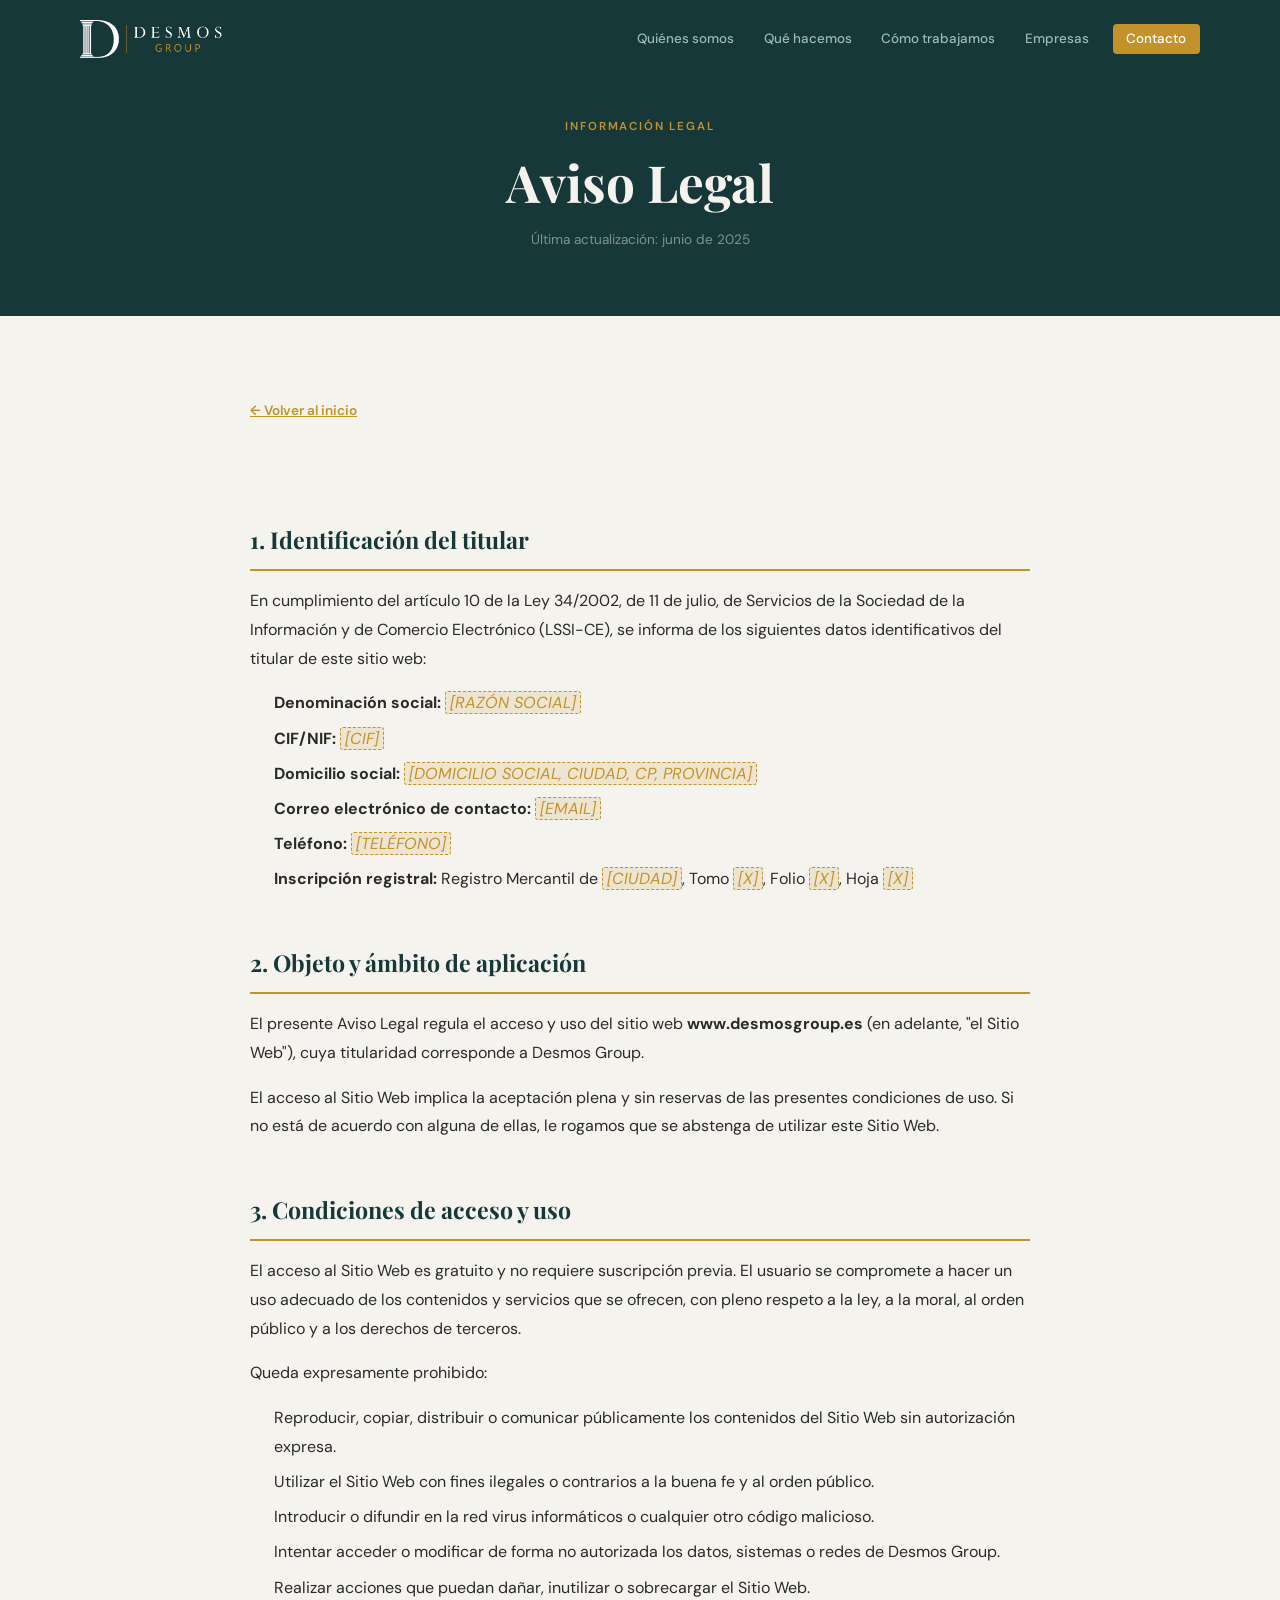
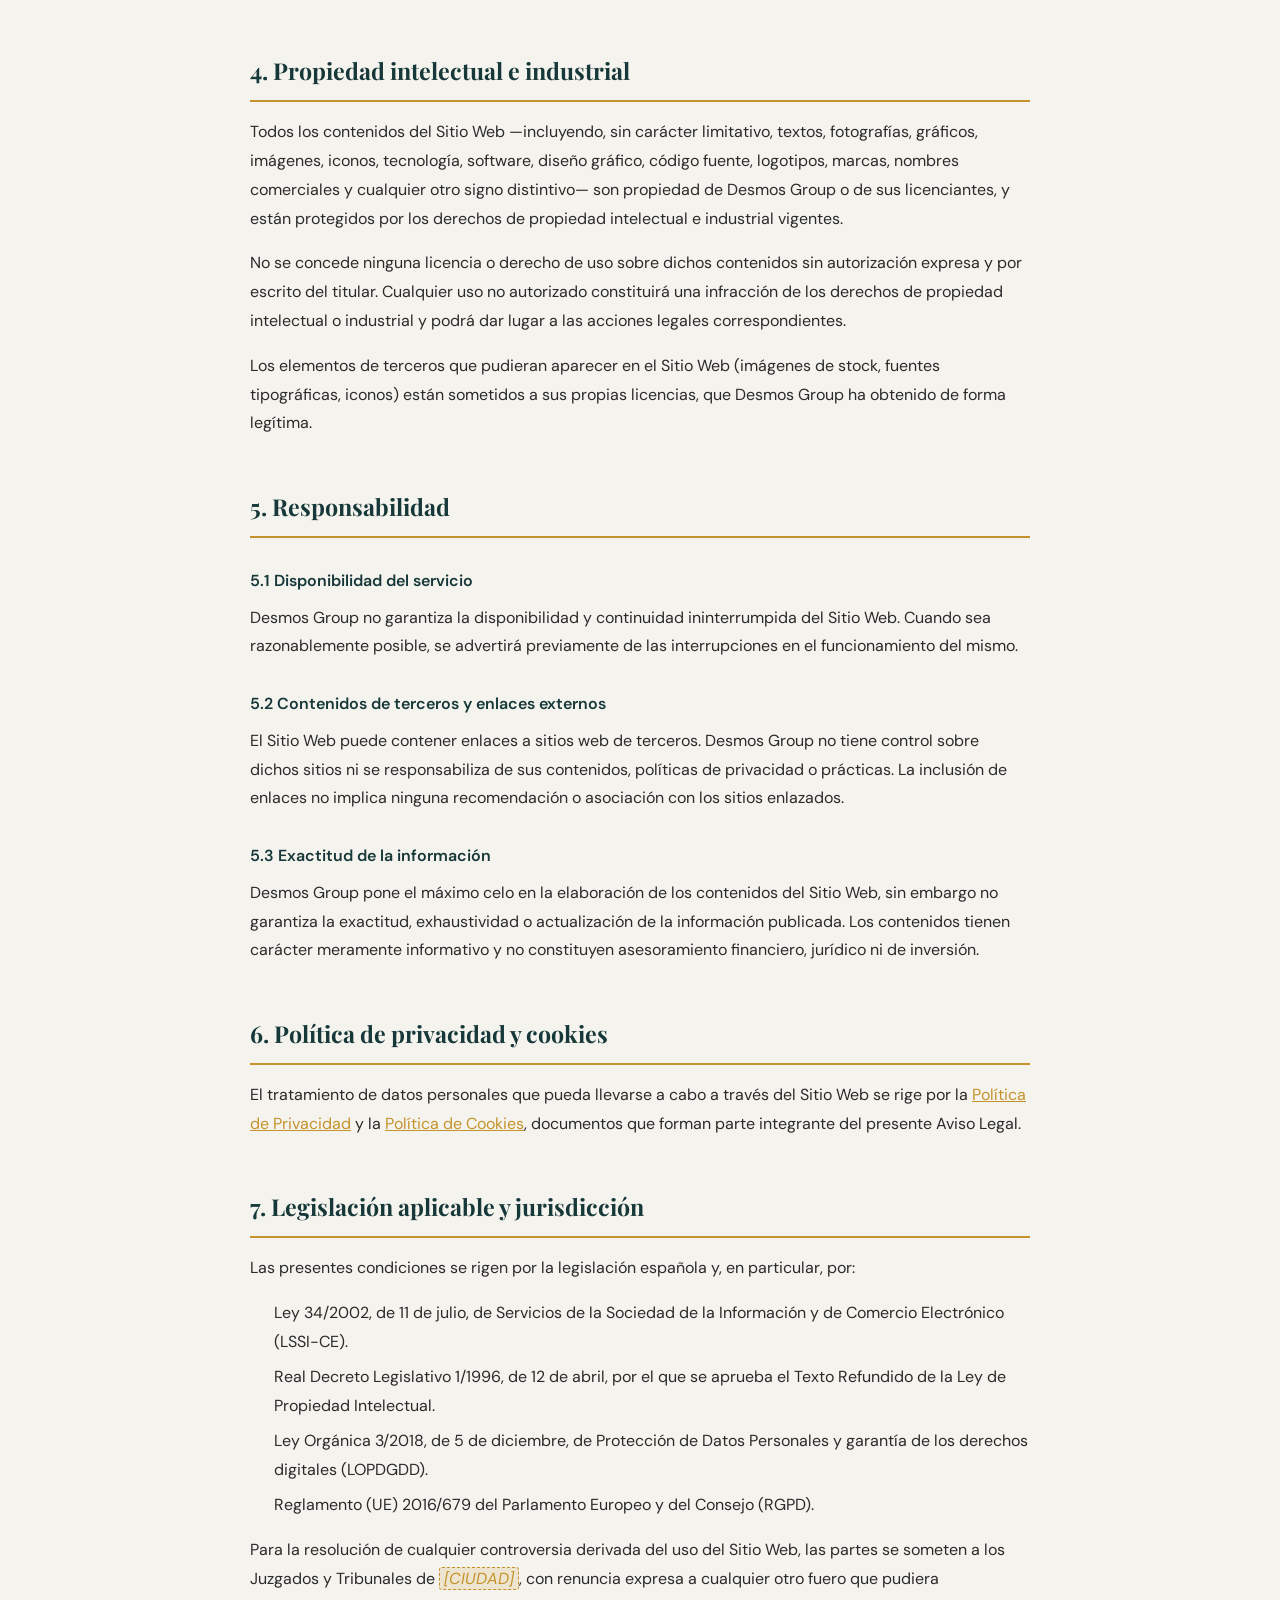
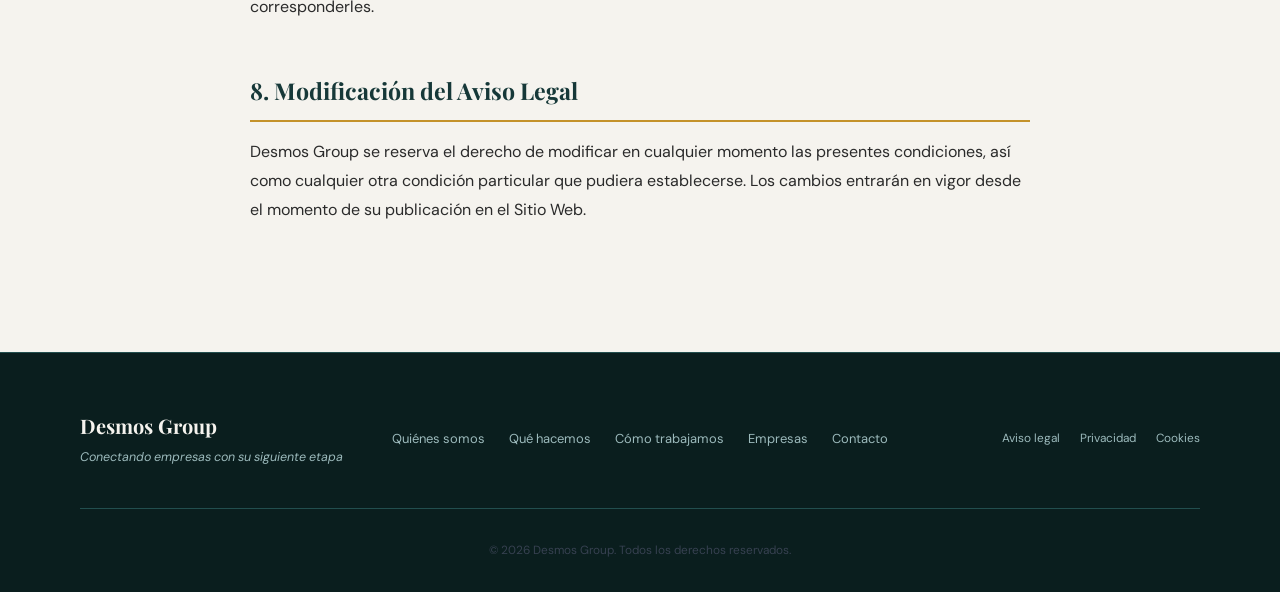
==== aviso-legal.html @ d2f71b9c "Millores d'UI: icones, animacions, formulari i pàgines legals - Icones del procés: fletxa Ejecución " ====
<!DOCTYPE html>
<html lang="es">

<head>
  <meta charset="UTF-8">
  <meta name="viewport" content="width=device-width, initial-scale=1.0">
  <title>Aviso Legal | Desmos Group</title>
  <meta name="description" content="Aviso legal de Desmos Group. Información sobre el titular del sitio web, condiciones de uso y propiedad intelectual.">
  <link rel="canonical" href="https://www.desmosgroup.es/aviso-legal.html">
  <meta name="robots" content="noindex, follow">

  <link rel="preconnect" href="https://fonts.googleapis.com">
  <link rel="preconnect" href="https://fonts.gstatic.com" crossorigin>
  <link href="https://fonts.googleapis.com/css2?family=Playfair+Display:wght@600;700&family=DM+Sans:opsz,wght@9..40,400;9..40,500;9..40,600&display=swap" rel="stylesheet">

  <link rel="stylesheet" href="css/style.css">
  <link rel="stylesheet" href="css/animations.css">

  <style>
    .legal-hero {
      background: var(--bg-dark);
      padding: 7rem 2rem 4rem;
      text-align: center;
    }
    .legal-hero__label {
      display: inline-block;
      font-family: var(--font-body);
      font-size: 0.72rem;
      font-weight: 600;
      letter-spacing: 0.16em;
      text-transform: uppercase;
      color: var(--accent);
      margin-bottom: 1rem;
    }
    .legal-hero__title {
      font-family: var(--font-heading);
      font-size: clamp(2rem, 5vw, 3.2rem);
      font-weight: 700;
      color: var(--text-lt);
      line-height: 1.2;
    }
    .legal-hero__updated {
      margin-top: 1rem;
      font-size: 0.85rem;
      color: rgba(255,255,255,0.45);
    }
    .legal-body {
      background: var(--bg-light);
      padding: 5rem 2rem 7rem;
    }
    .legal-prose {
      max-width: 780px;
      margin: 0 auto;
      color: #2a2a2a;
      font-family: var(--font-body);
      font-size: 1rem;
      line-height: 1.8;
    }
    .legal-prose h2 {
      font-family: var(--font-heading);
      font-size: 1.45rem;
      font-weight: 700;
      color: var(--bg-dark);
      margin: 3rem 0 1rem;
      padding-bottom: 0.5rem;
      border-bottom: 2px solid var(--accent);
    }
    .legal-prose h3 {
      font-family: var(--font-body);
      font-size: 1rem;
      font-weight: 600;
      color: var(--bg-dark);
      margin: 1.8rem 0 0.5rem;
    }
    .legal-prose p {
      margin-bottom: 1rem;
    }
    .legal-prose ul {
      margin: 0.5rem 0 1rem 1.5rem;
    }
    .legal-prose ul li {
      margin-bottom: 0.4rem;
    }
    .legal-prose a {
      color: var(--accent);
      text-decoration: underline;
    }
    .legal-prose .placeholder {
      background: rgba(196, 146, 42, 0.15);
      border: 1px dashed var(--accent);
      border-radius: 3px;
      padding: 0 4px;
      font-style: italic;
      color: var(--accent);
    }
    .legal-back {
      display: inline-flex;
      align-items: center;
      gap: 0.5rem;
      font-size: 0.85rem;
      font-weight: 600;
      color: var(--accent);
      text-decoration: none;
      margin-bottom: 3rem;
      transition: gap 0.2s ease;
    }
    .legal-back:hover { gap: 0.75rem; }
  </style>
</head>

<body>

  <header class="header" id="header">
    <div class="container header__inner">
      <a href="index.html" class="header__logo">
        <img src="img/desmos_logo_hor_negatiu.png" alt="Desmos Group" class="header__logo-img">
      </a>
      <nav class="header__nav" id="nav" aria-label="Navegación principal">
        <ul class="header__nav-list">
          <li><a href="index.html#quienes-somos" class="header__nav-link">Quiénes somos</a></li>
          <li><a href="index.html#que-hacemos" class="header__nav-link">Qué hacemos</a></li>
          <li><a href="index.html#como-trabajamos" class="header__nav-link">Cómo trabajamos</a></li>
          <li><a href="index.html#empresas" class="header__nav-link">Empresas</a></li>
          <li><a href="index.html#contacto" class="header__nav-link header__nav-link--cta">Contacto</a></li>
        </ul>
      </nav>
      <button class="header__burger" id="burger" aria-label="Abrir menú" aria-expanded="false">
        <span></span><span></span><span></span>
      </button>
    </div>
  </header>

  <main>

    <section class="legal-hero">
      <p class="legal-hero__label">Información legal</p>
      <h1 class="legal-hero__title">Aviso Legal</h1>
      <p class="legal-hero__updated">Última actualización: junio de 2025</p>
    </section>

    <section class="legal-body">
      <div class="legal-prose">

        <a href="index.html" class="legal-back">← Volver al inicio</a>

        <h2>1. Identificación del titular</h2>
        <p>En cumplimiento del artículo 10 de la Ley 34/2002, de 11 de julio, de Servicios de la Sociedad de la Información y de Comercio Electrónico (LSSI-CE), se informa de los siguientes datos identificativos del titular de este sitio web:</p>
        <ul>
          <li><strong>Denominación social:</strong> <span class="placeholder">[RAZÓN SOCIAL]</span></li>
          <li><strong>CIF/NIF:</strong> <span class="placeholder">[CIF]</span></li>
          <li><strong>Domicilio social:</strong> <span class="placeholder">[DOMICILIO SOCIAL, CIUDAD, CP, PROVINCIA]</span></li>
          <li><strong>Correo electrónico de contacto:</strong> <span class="placeholder">[EMAIL]</span></li>
          <li><strong>Teléfono:</strong> <span class="placeholder">[TELÉFONO]</span></li>
          <li><strong>Inscripción registral:</strong> Registro Mercantil de <span class="placeholder">[CIUDAD]</span>, Tomo <span class="placeholder">[X]</span>, Folio <span class="placeholder">[X]</span>, Hoja <span class="placeholder">[X]</span></li>
        </ul>

        <h2>2. Objeto y ámbito de aplicación</h2>
        <p>El presente Aviso Legal regula el acceso y uso del sitio web <strong>www.desmosgroup.es</strong> (en adelante, "el Sitio Web"), cuya titularidad corresponde a Desmos Group.</p>
        <p>El acceso al Sitio Web implica la aceptación plena y sin reservas de las presentes condiciones de uso. Si no está de acuerdo con alguna de ellas, le rogamos que se abstenga de utilizar este Sitio Web.</p>

        <h2>3. Condiciones de acceso y uso</h2>
        <p>El acceso al Sitio Web es gratuito y no requiere suscripción previa. El usuario se compromete a hacer un uso adecuado de los contenidos y servicios que se ofrecen, con pleno respeto a la ley, a la moral, al orden público y a los derechos de terceros.</p>
        <p>Queda expresamente prohibido:</p>
        <ul>
          <li>Reproducir, copiar, distribuir o comunicar públicamente los contenidos del Sitio Web sin autorización expresa.</li>
          <li>Utilizar el Sitio Web con fines ilegales o contrarios a la buena fe y al orden público.</li>
          <li>Introducir o difundir en la red virus informáticos o cualquier otro código malicioso.</li>
          <li>Intentar acceder o modificar de forma no autorizada los datos, sistemas o redes de Desmos Group.</li>
          <li>Realizar acciones que puedan dañar, inutilizar o sobrecargar el Sitio Web.</li>
        </ul>

        <h2>4. Propiedad intelectual e industrial</h2>
        <p>Todos los contenidos del Sitio Web —incluyendo, sin carácter limitativo, textos, fotografías, gráficos, imágenes, iconos, tecnología, software, diseño gráfico, código fuente, logotipos, marcas, nombres comerciales y cualquier otro signo distintivo— son propiedad de Desmos Group o de sus licenciantes, y están protegidos por los derechos de propiedad intelectual e industrial vigentes.</p>
        <p>No se concede ninguna licencia o derecho de uso sobre dichos contenidos sin autorización expresa y por escrito del titular. Cualquier uso no autorizado constituirá una infracción de los derechos de propiedad intelectual o industrial y podrá dar lugar a las acciones legales correspondientes.</p>
        <p>Los elementos de terceros que pudieran aparecer en el Sitio Web (imágenes de stock, fuentes tipográficas, iconos) están sometidos a sus propias licencias, que Desmos Group ha obtenido de forma legítima.</p>

        <h2>5. Responsabilidad</h2>
        <h3>5.1 Disponibilidad del servicio</h3>
        <p>Desmos Group no garantiza la disponibilidad y continuidad ininterrumpida del Sitio Web. Cuando sea razonablemente posible, se advertirá previamente de las interrupciones en el funcionamiento del mismo.</p>

        <h3>5.2 Contenidos de terceros y enlaces externos</h3>
        <p>El Sitio Web puede contener enlaces a sitios web de terceros. Desmos Group no tiene control sobre dichos sitios ni se responsabiliza de sus contenidos, políticas de privacidad o prácticas. La inclusión de enlaces no implica ninguna recomendación o asociación con los sitios enlazados.</p>

        <h3>5.3 Exactitud de la información</h3>
        <p>Desmos Group pone el máximo celo en la elaboración de los contenidos del Sitio Web, sin embargo no garantiza la exactitud, exhaustividad o actualización de la información publicada. Los contenidos tienen carácter meramente informativo y no constituyen asesoramiento financiero, jurídico ni de inversión.</p>

        <h2>6. Política de privacidad y cookies</h2>
        <p>El tratamiento de datos personales que pueda llevarse a cabo a través del Sitio Web se rige por la <a href="privacidad.html">Política de Privacidad</a> y la <a href="cookies.html">Política de Cookies</a>, documentos que forman parte integrante del presente Aviso Legal.</p>

        <h2>7. Legislación aplicable y jurisdicción</h2>
        <p>Las presentes condiciones se rigen por la legislación española y, en particular, por:</p>
        <ul>
          <li>Ley 34/2002, de 11 de julio, de Servicios de la Sociedad de la Información y de Comercio Electrónico (LSSI-CE).</li>
          <li>Real Decreto Legislativo 1/1996, de 12 de abril, por el que se aprueba el Texto Refundido de la Ley de Propiedad Intelectual.</li>
          <li>Ley Orgánica 3/2018, de 5 de diciembre, de Protección de Datos Personales y garantía de los derechos digitales (LOPDGDD).</li>
          <li>Reglamento (UE) 2016/679 del Parlamento Europeo y del Consejo (RGPD).</li>
        </ul>
        <p>Para la resolución de cualquier controversia derivada del uso del Sitio Web, las partes se someten a los Juzgados y Tribunales de <span class="placeholder">[CIUDAD]</span>, con renuncia expresa a cualquier otro fuero que pudiera corresponderles.</p>

        <h2>8. Modificación del Aviso Legal</h2>
        <p>Desmos Group se reserva el derecho de modificar en cualquier momento las presentes condiciones, así como cualquier otra condición particular que pudiera establecerse. Los cambios entrarán en vigor desde el momento de su publicación en el Sitio Web.</p>

      </div>
    </section>

  </main>

  <footer class="footer">
    <div class="container footer__inner">
      <div class="footer__brand">
        <span class="footer__logo">Desmos Group</span>
        <p class="footer__tagline">Conectando empresas con su siguiente etapa</p>
      </div>
      <nav class="footer__nav" aria-label="Footer">
        <a href="index.html#quienes-somos">Quiénes somos</a>
        <a href="index.html#que-hacemos">Qué hacemos</a>
        <a href="index.html#como-trabajamos">Cómo trabajamos</a>
        <a href="index.html#empresas">Empresas</a>
        <a href="index.html#contacto">Contacto</a>
      </nav>
      <div class="footer__legal">
        <a href="aviso-legal.html">Aviso legal</a>
        <a href="privacidad.html">Privacidad</a>
        <a href="cookies.html">Cookies</a>
      </div>
    </div>
    <div class="container">
      <p class="footer__copy">
        © <span id="year"></span> Desmos Group. Todos los derechos reservados.
      </p>
    </div>
  </footer>

  <script>document.getElementById('year').textContent = new Date().getFullYear();</script>
  <script src="js/main.js"></script>

</body>
</html>
---- css/style.css ----
/* =====================================================
   DESMOS GROUP — Styles
   ===================================================== */

/* === RESET === */
*,
*::before,
*::after {
  box-sizing: border-box;
  margin: 0;
  padding: 0;
}

html {
  scroll-behavior: smooth;
  font-size: 16px;
}

img {
  display: block;
  max-width: 100%;
}

a {
  color: inherit;
  text-decoration: none;
}

ul {
  list-style: none;
}

button {
  cursor: pointer;
  border: none;
  background: none;
  font: inherit;
}

/* === VARIABLES === */
:root {
  --bg-dark: #163838;
  --bg-card: #1A4444;
  --bg-darker: #0F2828;
  --bg-footer: #0A1E1E;
  --bg-light: #F5F3EE;
  --accent: #C4922A;
  --accent-lt: #D4A843;
  --text-lt: #F5F3EE;
  --text-muted: #9CBABC;
  --text-dark: #1A2E2E;
  --border: #224E4E;

  --font-heading: 'Playfair Display', Georgia, serif;
  --font-body: 'DM Sans', system-ui, sans-serif;

  --max-width: 1200px;
  --section-py: clamp(5rem, 10vw, 8rem);
  --px: clamp(1.25rem, 5vw, 2.5rem);
  --t: 250ms ease;
  --radius: 4px;
}

/* === BASE === */
body {
  font-family: var(--font-body);
  background: var(--bg-dark);
  color: var(--text-lt);
  line-height: 1.65;
  -webkit-font-smoothing: antialiased;
}

/* === CONTAINER === */
.container {
  width: 100%;
  max-width: var(--max-width);
  margin-inline: auto;
  padding-inline: var(--px);
}

/* === TYPOGRAPHY UTILITIES === */
.eyebrow {
  display: block;
  font-family: var(--font-body);
  font-size: 0.72rem;
  font-weight: 600;
  letter-spacing: 0.14em;
  text-transform: uppercase;
  color: var(--accent);
  margin-bottom: 1rem;
}

.section__title {
  font-family: var(--font-heading);
  font-size: clamp(2rem, 4vw, 3.25rem);
  font-weight: 600;
  line-height: 1.15;
  color: var(--text-lt);
  margin-bottom: 1.25rem;
}

.section__title--dark {
  color: var(--text-dark);
}

.section__lead {
  font-size: 1.05rem;
  color: var(--text-muted);
  max-width: 54ch;
  line-height: 1.75;
}

.section__lead--dark {
  color: #4B5563;
}

.section--light .section__body {
  color: #374151;
}

.section__body {
  font-size: 1rem;
  color: var(--text-muted);
  line-height: 1.75;
  margin-bottom: 1rem;
}

.section__header {
  text-align: center;
  margin-bottom: clamp(3rem, 6vw, 5rem);
}

.section__header .section__lead {
  margin-inline: auto;
}

/* === BUTTONS === */
.btn {
  display: inline-flex;
  align-items: center;
  gap: 0.5rem;
  padding: 0.85rem 2rem;
  font-family: var(--font-body);
  font-size: 0.88rem;
  font-weight: 600;
  letter-spacing: 0.04em;
  border-radius: var(--radius);
  transition: background var(--t), color var(--t), border-color var(--t), transform var(--t);
  white-space: nowrap;
}

.btn--primary {
  background: var(--accent);
  color: #fff;
  border: 2px solid var(--accent);
}

.btn--primary:hover {
  background: var(--accent-lt);
  border-color: var(--accent-lt);
  transform: translateY(-1px);
}

.btn--outline {
  background: transparent;
  color: var(--text-lt);
  border: 2px solid rgba(245, 243, 238, 0.3);
}

.btn--outline:hover {
  border-color: var(--text-lt);
  transform: translateY(-1px);
}

.btn--full {
  width: 100%;
  justify-content: center;
}

/* === SECTIONS === */
.section {
  padding-block: var(--section-py);
}

.section--dark {
  background: var(--bg-dark);
}

.section--darker {
  background: var(--bg-darker);
}

.section--light {
  background: var(--bg-light);
}

/* =====================================================
   HEADER
   ===================================================== */
.header {
  position: fixed;
  top: 0;
  left: 0;
  right: 0;
  z-index: 100;
  padding-block: 1.25rem;
  transition: background var(--t), padding var(--t), box-shadow var(--t);
}

.header.scrolled {
  background: rgba(22, 56, 56, 0.97);
  backdrop-filter: blur(8px);
  -webkit-backdrop-filter: blur(8px);
  padding-block: 0.9rem;
  box-shadow: 0 1px 0 var(--border);
}

.header__inner {
  display: flex;
  align-items: center;
  justify-content: space-between;
  gap: 2rem;
}

.header__logo {
  flex-shrink: 0;
  display: flex;
  align-items: center;
}

.header__logo-img {
  height: 38px;
  width: auto;
  display: block;
  transition: opacity var(--t);
}

.header__logo:hover .header__logo-img {
  opacity: 0.8;
}

.header__nav-list {
  display: flex;
  align-items: center;
  gap: 0.15rem;
}

.header__nav-link {
  font-size: 0.84rem;
  font-weight: 500;
  color: var(--text-muted);
  padding: 0.4rem 0.85rem;
  border-radius: var(--radius);
  transition: color var(--t);
}

.header__nav-link:hover {
  color: var(--text-lt);
}

.header__nav-link--cta {
  background: var(--accent);
  color: #fff;
  margin-left: 0.5rem;
  transition: background var(--t);
}

.header__nav-link--cta:hover {
  background: var(--accent-lt);
  color: #fff;
}

.header__burger {
  display: none;
  flex-direction: column;
  gap: 5px;
  width: 28px;
  z-index: 101;
}

.header__burger span {
  display: block;
  height: 2px;
  background: var(--text-lt);
  border-radius: 2px;
  transition: transform var(--t), opacity var(--t);
}

.header__burger.open span:nth-child(1) {
  transform: translateY(7px) rotate(45deg);
}

.header__burger.open span:nth-child(2) {
  opacity: 0;
}

.header__burger.open span:nth-child(3) {
  transform: translateY(-7px) rotate(-45deg);
}

/* =====================================================
   HERO
   ===================================================== */
.hero {
  position: relative;
  min-height: 100svh;
  display: flex;
  align-items: center;
  overflow: hidden;
}

.hero__bg {
  position: absolute;
  inset: 0;
  /* 1) Imatge de fons */
  background-image: url('../img/hero2.png');
  background-size: cover;
  background-position: center top;
  background-repeat: no-repeat;
  z-index: 0;
}

/* 2) Capa color verd característic */
.hero__bg::before {
  content: '';
  position: absolute;
  inset: 0;
  background: rgba(22, 56, 56, 0.78);
}

/* 3) Subtle vignette per sobre la imatge */
.hero__bg::after {
  content: '';
  position: absolute;
  inset: 0;
  background: radial-gradient(ellipse at center, transparent 40%, rgba(10, 30, 30, 0.45) 100%);
}

/* === HERO PERSPECTIVE GRID === */
.hero__grid {
  position: absolute;
  inset: 0;
  z-index: 1;
  overflow: hidden;
  pointer-events: none;
  /* Fade at horizon — grid fades to nothing at top, visible at bottom */
  -webkit-mask-image: linear-gradient(to bottom,
      transparent 0%,
      rgba(0, 0, 0, 0.4) 25%,
      rgba(0, 0, 0, 0.85) 65%,
      rgba(0, 0, 0, 0.6) 100%);
  mask-image: linear-gradient(to bottom,
      transparent 0%,
      rgba(0, 0, 0, 0.4) 25%,
      rgba(0, 0, 0, 0.85) 65%,
      rgba(0, 0, 0, 0.6) 100%);
}

.hero__grid::before {
  content: '';
  position: absolute;
  top: 0;
  left: -50%;
  width: 200%;
  height: 200%;
  background-image:
    linear-gradient(rgba(196, 146, 42, 0.13) 1px, transparent 1px),
    linear-gradient(90deg, rgba(196, 146, 42, 0.07) 1px, transparent 1px);
  background-size: 64px 64px;
  transform-origin: top center;
  transform: perspective(280px) rotateX(68deg);
  animation: perspGridScroll 4s linear infinite;
}

.hero::after {
  content: 'DG';
  position: absolute;
  right: -1rem;
  top: 50%;
  transform: translateY(-50%);
  font-family: var(--font-heading);
  font-size: clamp(14rem, 28vw, 26rem);
  font-weight: 700;
  color: rgba(255, 255, 255, 0.025);
  line-height: 1;
  z-index: 0;
  pointer-events: none;
  user-select: none;
}

.hero__inner {
  position: relative;
  z-index: 1;
  width: 100%;
  padding-top: 9rem;
  padding-bottom: 7rem;
}

.hero__text {
  max-width: 720px;
}

.hero__logo {
  height: 260px;
  width: auto;
  display: block;
  margin-bottom: 2rem;
}

.hero__eyebrow {
  font-size: 0.72rem;
  font-weight: 600;
  letter-spacing: 0.16em;
  text-transform: uppercase;
  color: var(--accent);
  margin-bottom: 1.5rem;
}

.hero__title {
  font-family: var(--font-heading);
  font-size: clamp(2.6rem, 5.5vw, 4.5rem);
  font-weight: 700;
  line-height: 1.08;
  color: var(--text-lt);
  margin-bottom: 1.75rem;
}

.hero__subtitle {
  font-size: clamp(1rem, 1.8vw, 1.1rem);
  color: var(--text-muted);
  line-height: 1.8;
  max-width: 52ch;
  margin-bottom: 2.5rem;
}

.hero__ctas {
  display: flex;
  gap: 1rem;
  flex-wrap: wrap;
}

.hero__scroll-indicator {
  position: absolute;
  bottom: 2rem;
  left: 50%;
  transform: translateX(-50%);
  width: 1px;
  height: 50px;
  background: linear-gradient(to bottom, transparent, var(--accent));
  z-index: 1;
  animation: scrollLine 2.2s ease-in-out infinite;
}

.hero__fade {
  position: absolute;
  bottom: 0;
  left: 0;
  width: 100%;
  height: 180px;
  background: linear-gradient(to bottom, transparent 0%, var(--bg-darker) 100%);
  z-index: 1;
  pointer-events: none;
}

/* =====================================================
   EYEBROW VARIANTS
   ===================================================== */
/* Centered with decorative gold lines on each side */
.eyebrow--lined {
  display: flex;
  align-items: center;
  justify-content: center;
  gap: 1rem;
}

.eyebrow--lined::before,
.eyebrow--lined::after {
  content: '';
  width: 2rem;
  height: 1px;
  background: var(--accent);
  flex-shrink: 0;
}

/* Left-aligned with short gold underline bar */
.eyebrow--bar {
  display: flex;
  flex-direction: column;
  gap: 0.6rem;
}

.eyebrow--bar::after {
  content: '';
  width: 2rem;
  height: 1.5px;
  background: var(--accent);
}

/* =====================================================
   SECTION HEADER CENTERED VARIANT
   ===================================================== */
.section__header--center {
  text-align: center;
}

.section__title--center {
  text-align: center;
}

.section__lead--center {
  text-align: center;
  margin-inline: auto;
}

/* =====================================================
   ¿RECONOCES ESTA SITUACIÓN?
   ===================================================== */
.situation__grid {
  display: grid;
  grid-template-columns: repeat(2, 1fr);
  gap: 1.25rem;
  margin-bottom: 3.5rem;
}

.situation__card {
  background: rgba(255, 255, 255, 0.05);
  border: 1px solid rgba(255, 255, 255, 0.08);
  border-radius: 12px;
  padding: 2rem 2rem;
}

.situation__body {
  display: flex;
  align-items: center;
  gap: 1.5rem;
}

.situation__icon {
  flex-shrink: 0;
  width: 72px;
  height: 72px;
  border-radius: 50%;
  background: rgba(0, 0, 0, 0.4);
  border: 1px solid rgba(196, 146, 42, 0.2);
  display: flex;
  align-items: center;
  justify-content: center;
  color: var(--accent);
}

.situation__sep {
  flex-shrink: 0;
  width: 1px;
  height: 72px;
  background: rgba(255, 255, 255, 0.12);
}

.situation__body p {
  font-size: 1.05rem;
  color: var(--text-lt);
  line-height: 1.65;
}

.situation__close {
  text-align: center;
  display: flex;
  flex-direction: column;
  align-items: center;
  gap: 1.5rem;
}

.situation__rule {
  width: 2.5rem;
  height: 1px;
  background: var(--accent);
}

.situation__close p {
  font-size: 1.05rem;
  color: var(--text-muted);
  max-width: 52ch;
}

.btn--cta {
  background: var(--accent);
  color: var(--bg-darker);
  border: 2px solid var(--accent);
  font-weight: 700;
  font-size: 0.78rem;
  letter-spacing: 0.1em;
  text-transform: uppercase;
  padding: 1rem 2.5rem;
  border-radius: var(--radius);
  display: inline-flex;
  align-items: center;
  gap: 0.5rem;
  transition: background var(--t), border-color var(--t), transform var(--t);
  white-space: nowrap;
}

.btn--cta:hover {
  background: var(--accent-lt);
  border-color: var(--accent-lt);
  transform: translateY(-1px);
}

/* =====================================================
   QUIÉNES SOMOS
   ===================================================== */
.about__layout {
  display: grid;
  grid-template-columns: 1fr auto 1fr;
  gap: 0;
  align-items: stretch;
  margin-bottom: 0;
}

.about__content {
  padding-right: clamp(2rem, 5vw, 5rem);
}

.about__divider {
  width: 1px;
  background: rgba(26, 46, 46, 0.15);
}

/* Feature grid — 2×2 inside about */
.about__features {
  display: grid;
  grid-template-columns: 1fr 1fr;
  gap: 0.75rem;
  margin-top: 2rem;
}

.about__feature {
  display: flex;
  align-items: center;
  gap: 0;
  padding: 0.85rem 1rem;
  background: #fff;
  border: 1px solid rgba(26, 46, 46, 0.1);
  border-radius: 10px;
  font-size: 0.88rem;
  font-weight: 500;
  color: var(--text-dark);
  line-height: 1.35;
}

.about__feature-icon {
  flex-shrink: 0;
  display: flex;
  align-items: center;
  justify-content: center;
  color: var(--accent);
  align-self: stretch;
  padding-right: 0.9rem;
  margin-right: 0.9rem;
  border-right: 1px solid rgba(26, 46, 46, 0.12);
}

.about__feature-icon svg {
  width: 2.2rem;
  height: 2.2rem;
}

/* Right aside: KPI 2×2 dark card */
.about__aside {
  padding-left: clamp(2rem, 5vw, 4rem);
  display: flex;
  align-items: stretch;
}

.about__kpis {
  display: grid;
  grid-template-columns: 1fr 1fr;
  grid-template-rows: auto auto auto auto 1px auto auto auto auto;
  column-gap: 1px;
  row-gap: 0;
  align-content: stretch;
  background: rgba(255, 255, 255, 0.06);
  border-radius: 20px;
  overflow: hidden;
  width: 100%;
}

.about__kpi-icon {
  background: var(--bg-dark);
  display: flex;
  align-items: center;
  justify-content: center;
  color: var(--accent);
  padding: clamp(1.75rem, 3vw, 2.25rem) 1rem 0.75rem;
}

.about__kpi-num {
  background: var(--bg-dark);
  display: flex;
  align-items: center;
  justify-content: center;
  font-family: var(--font-body);
  font-size: clamp(2.5rem, 4.5vw, 4rem);
  font-weight: 700;
  color: var(--text-lt);
  line-height: 1;
  letter-spacing: -0.03em;
  padding: 0 1rem 0.25rem;
}

.about__kpi-rule {
  background: var(--bg-dark);
  display: flex;
  align-items: center;
  justify-content: center;
  padding: 0.2rem 1rem 0.4rem;
}

.about__kpi-rule::before {
  content: '';
  display: block;
  width: 1.5rem;
  height: 1.5px;
  background: var(--accent);
}

.about__kpi-lbl {
  background: var(--bg-dark);
  display: flex;
  align-items: flex-start;
  justify-content: center;
  text-align: center;
  font-family: var(--font-body);
  font-size: 0.7rem;
  font-weight: 600;
  letter-spacing: 0.08em;
  text-transform: uppercase;
  color: rgba(245, 243, 238, 0.45);
  line-height: 1.5;
  padding: 0 1rem clamp(1.75rem, 3vw, 2.25rem);
}

.about__kpi-hsep {
  grid-column: 1 / -1;
  height: 1px;
  background: rgba(255, 255, 255, 0.06);
}


.about__title-accent {
  color: var(--accent);
}

/* =====================================================
   QUÉ HACEMOS
   ===================================================== */
.services__grid {
  display: grid;
  grid-template-columns: repeat(2, 1fr);
  gap: 1.5px;
  background: var(--border);
  border: 1px solid var(--border);
  border-radius: var(--radius);
  overflow: hidden;
}

.service-card {
  background: var(--bg-card);
  padding: clamp(2rem, 4vw, 3rem);
  position: relative;
  transition: background 0.35s ease;
}

.service-card::after {
  content: '';
  position: absolute;
  top: 0;
  left: 0;
  width: 3px;
  height: 100%;
  background: var(--accent);
  transform: scaleY(0);
  transform-origin: top;
  transition: transform 0.4s cubic-bezier(0.22, 1, 0.36, 1);
}

.service-card:hover {
  background: #1C5050;
}

.service-card:hover::after {
  transform: scaleY(1);
}

.service-card__icon {
  width: 56px;
  height: 56px;
  border-radius: 12px;
  background: rgba(196, 146, 42, 0.1);
  border: 1px solid rgba(196, 146, 42, 0.2);
  display: flex;
  align-items: center;
  justify-content: center;
  margin-bottom: 1.75rem;
  color: var(--accent);
  flex-shrink: 0;
  transition: background 0.35s ease, border-color 0.35s ease;
}

.service-card:hover .service-card__icon {
  background: rgba(196, 146, 42, 0.2);
  border-color: rgba(196, 146, 42, 0.5);
}

.service-card__more {
  display: inline-flex;
  align-items: center;
  gap: 0.4rem;
  margin-top: auto;
  padding-top: 1.25rem;
  font-size: 0.75rem;
  font-weight: 600;
  letter-spacing: 0.08em;
  text-transform: uppercase;
  color: var(--text-muted);
  border: 1px solid var(--border);
  border-radius: 100px;
  padding: 0.55rem 1.2rem;
  transition: border-color var(--t), color var(--t);
  align-self: flex-start;
}

.service-card__more:hover {
  border-color: var(--accent);
  color: var(--accent);
}

.service-card__title {
  font-family: var(--font-heading);
  font-size: 1.5rem;
  font-weight: 600;
  color: var(--text-lt);
  margin-bottom: 0.75rem;
}

.service-card__desc {
  font-size: 0.91rem;
  color: var(--text-muted);
  line-height: 1.72;
}

/* =====================================================
   CÓMO TRABAJAMOS (MODIFICADO - ESTILO IMAGEN)
   ===================================================== */
.process-eyebrow {
  display: block;
  font-family: var(--font-body);
  font-size: 0.72rem;
  font-weight: 600;
  letter-spacing: 0.14em;
  text-transform: uppercase;
  color: var(--accent);
  margin-bottom: 0.5rem;
  text-align: center;
}

.process-eyebrow-rule {
  width: 32px;
  height: 1.5px;
  background: var(--accent);
  margin: 0.5rem auto 1.5rem auto;
}

.process__steps {
  display: grid;
  grid-template-columns: repeat(4, 1fr);
  gap: 2rem;
  position: relative;
  margin-top: 4rem;
  margin-bottom: 4rem;
}

.process__step {
  position: relative;
  display: flex;
  flex-direction: column;
  align-items: center;
  text-align: center;
}

.process__step-num {
  font-size: 0.78rem;
  font-weight: 700;
  letter-spacing: 0.15em;
  color: var(--accent);
  margin-bottom: 1rem;
}

.process__step-circle {
  width: 90px;
  height: 90px;
  border-radius: 50%;
  background: radial-gradient(circle at 30% 30%, #FFFFFF 0%, #E7E2D8 100%);
  border: 1px solid rgba(196, 146, 42, 0.15);
  display: flex;
  align-items: center;
  justify-content: center;
  color: var(--accent);
  margin-bottom: 1.5rem;
  z-index: 2;
  position: relative;
  box-shadow: 0 4px 10px rgba(0, 0, 0, 0.03);
  transition: transform var(--t), box-shadow var(--t), background var(--t);
}

.process__step-circle svg {
  stroke-width: 1.25px;
}

.process__step:hover .process__step-circle {
  transform: translateY(-2px);
  box-shadow: 0 6px 14px rgba(0, 0, 0, 0.06);
  background: radial-gradient(circle at 30% 30%, #F5F1E9 0%, #DCD7CD 100%);
}

.process__step-title {
  font-family: var(--font-body);
  font-size: 0.88rem;
  font-weight: 700;
  letter-spacing: 0.1em;
  color: var(--text-dark);
  text-transform: uppercase;
  margin-bottom: 0.75rem;
}

.process__step-desc {
  font-size: 0.84rem;
  color: #4B5563;
  line-height: 1.6;
  max-width: 26ch;
}

/* Conectores horizontales */
.process__step:not(:last-child)::after {
  content: '';
  position: absolute;
  top: 82px;
  /* Alineación vertical con el centro del círculo (num label + spacing + circle_radius) */
  left: 50%;
  width: 100%;
  height: 1px;
  background: rgba(196, 146, 42, 0.22);
  z-index: 1;
}

.process__step:not(:last-child)::before {
  content: '';
  position: absolute;
  top: 79px;
  /* (82px - 3px) para centrar el punto de 6px */
  left: 100%;
  transform: translateX(-50%);
  width: 6px;
  height: 6px;
  background: var(--accent);
  border-radius: 50%;
  z-index: 2;
}

/* Banner de valores inferiores */
.process__banner {
  display: grid;
  grid-template-columns: repeat(4, 1fr);
  border: 1px solid rgba(196, 146, 42, 0.15);
  border-radius: 8px;
  background: rgba(255, 255, 255, 0.4);
  backdrop-filter: blur(4px);
  -webkit-backdrop-filter: blur(4px);
  box-shadow: 0 4px 20px rgba(0, 0, 0, 0.02);
  margin-top: 5rem;
  overflow: hidden;
}

.process__banner-item {
  display: flex;
  align-items: center;
  gap: 0.85rem;
  padding: 1.75rem 1.5rem;
  position: relative;
  justify-content: center;
}

.process__banner-item:not(:last-child)::after {
  content: '';
  position: absolute;
  right: 0;
  top: 25%;
  height: 50%;
  width: 1px;
  background: rgba(196, 146, 42, 0.15);
}

.process__banner-icon {
  color: var(--accent);
  display: flex;
  align-items: center;
  justify-content: center;
  flex-shrink: 0;
}

.process__banner-text {
  font-family: var(--font-body);
  font-size: 0.84rem;
  font-weight: 600;
  color: var(--text-dark);
  line-height: 1.35;
}

/* =====================================================
   EMPRESAS PARTICIPADAS — PARALLAX + GRID
   ===================================================== */
#empresas {
  position: relative;
  overflow: hidden;
}

.empresas__parallax-bg {
  position: absolute;
  inset: 0;
  background-image: url('../img/bg_img.png');
  background-size: cover;
  background-position: center;
  background-attachment: fixed;
  background-repeat: no-repeat;
  opacity: 0.13;
  pointer-events: none;
  z-index: 0;
}

#empresas .container {
  position: relative;
  z-index: 1;
}

.portfolio__grid {
  display: grid;
  grid-template-columns: repeat(3, 1fr);
  gap: 1.5rem;
}

/* Card */
.portfolio-card {
  border-radius: 16px;
  background: var(--bg-card);
  border: 1px solid var(--border);
  transition: transform var(--t), box-shadow var(--t);
  display: flex;
  flex-direction: column;
  overflow: hidden;
}

.portfolio-card:hover {
  transform: translateY(-4px);
  box-shadow: 0 20px 48px rgba(0, 0, 0, 0.5);
}

/* Image — inset with padding, own border-radius */
.portfolio-card__img-wrap {
  position: relative;
  margin: 0.75rem 0.75rem 0;
  border-radius: 10px;
  overflow: hidden;
  aspect-ratio: 4/3;
  background: var(--bg-darker);
  flex-shrink: 0;
}

.portfolio-card__img {
  width: 100%;
  height: 100%;
  object-fit: cover;
  display: block;
  transition: transform 0.6s ease;
}

.portfolio-card:hover .portfolio-card__img {
  transform: scale(1.05);
}

.portfolio-card__img-placeholder {
  width: 100%;
  height: 100%;
  background: linear-gradient(145deg, #0F2828 0%, #1A4444 100%);
}

/* Initial letter badge */
.portfolio-card__initial {
  position: absolute;
  bottom: 0.9rem;
  left: 0.9rem;
  width: 44px;
  height: 44px;
  border-radius: 8px;
  background: linear-gradient(135deg, var(--accent) 0%, var(--accent-lt) 100%);
  display: flex;
  align-items: center;
  justify-content: center;
  font-family: var(--font-heading);
  font-size: 1.3rem;
  font-weight: 700;
  color: #fff;
  z-index: 1;
  box-shadow: 0 4px 12px rgba(0, 0, 0, 0.4);
}

/* Info block */
.portfolio-card__info {
  padding: 1rem 1.25rem 1.5rem;
}

.portfolio-card__meta {
  display: flex;
  align-items: center;
  gap: 0.65rem;
  margin-bottom: 0.65rem;
}

.portfolio-card__year {
  font-size: 0.78rem;
  font-weight: 500;
  color: var(--text-muted);
}

.portfolio-card__sector {
  display: inline-flex;
  align-items: center;
  font-size: 0.62rem;
  font-weight: 700;
  letter-spacing: 0.09em;
  text-transform: uppercase;
  color: var(--accent);
  border: 1px solid rgba(196, 146, 42, 0.45);
  padding: 0.18rem 0.55rem;
  border-radius: 4px;
}

.portfolio-card__name {
  font-family: var(--font-heading);
  font-size: 1.35rem;
  font-weight: 700;
  color: var(--text-lt);
  margin-bottom: 0.35rem;
  line-height: 1.2;
}

.portfolio-card__tipo {
  font-size: 0.82rem;
  color: var(--text-muted);
  line-height: 1.5;
}

/* =====================================================
   POR QUÉ DESMOS (MODIFICADO - ESTILO IMAGEN)
   ===================================================== */
#por-que-desmos {
  position: relative;
}

#por-que-desmos::before {
  content: '';
  position: absolute;
  inset: 0;
  background-image: url('../img/hero.png');
  background-size: cover;
  background-position: center 30%;
  background-repeat: no-repeat;
  opacity: 0.90;
  pointer-events: none;
  z-index: 0;
}

#por-que-desmos .container {
  position: relative;
  z-index: 1;
}

.why-desmos__header-split {
  display: grid;
  grid-template-columns: 1.1fr 1fr;
  gap: 0;
  align-items: stretch;
  margin-bottom: 2rem;
}

.why-desmos__header-text {
  display: flex;
  flex-direction: column;
  justify-content: center;
  padding-right: clamp(2rem, 5vw, 4rem);
}

.why-desmos__eyebrow {
  font-family: var(--font-body);
  font-size: 0.72rem;
  font-weight: 600;
  letter-spacing: 0.14em;
  text-transform: uppercase;
  color: var(--accent);
  margin-bottom: 0.5rem;
}

.why-desmos__eyebrow-rule {
  width: 32px;
  height: 1.5px;
  background: var(--accent);
  margin-bottom: 1.5rem;
}

.why-desmos__title {
  margin-bottom: 1.5rem;
  font-size: clamp(2rem, 3.5vw, 2.75rem);
  line-height: 1.15;
}

.why-desmos__lead {
  font-size: 0.94rem;
  color: #4B5563;
  line-height: 1.7;
  max-width: 52ch;
}

.why-desmos__header-image-wrap {
  position: relative;
  overflow: hidden;
  min-height: 380px;
}


.why-desmos__header-image {
  width: 100%;
  height: 100%;
  object-fit: cover;
  object-position: center;
  display: block;
}

.value__grid {
  display: grid;
  grid-template-columns: repeat(3, 1fr);
  gap: 2rem;
}

.value-card {
  padding: 3.5rem 2.25rem;
  background: linear-gradient(180deg, #FFFFFF 0%, #FAF8F5 100%);
  border: 1px solid rgba(196, 146, 42, 0.12);
  border-radius: 14px;
  box-shadow: 0 4px 15px rgba(0, 0, 0, 0.015);
  display: flex;
  flex-direction: column;
  align-items: center;
  text-align: center;
  transition: transform var(--t), box-shadow var(--t), border-color var(--t);
}

.value-card:hover {
  transform: translateY(-4px);
  box-shadow: 0 12px 30px rgba(0, 0, 0, 0.035);
  border-color: rgba(196, 146, 42, 0.25);
}

.value-card__badge {
  margin-bottom: 2rem;
}

.value-card__badge-circle {
  width: 72px;
  height: 72px;
  border-radius: 50%;
  background: radial-gradient(circle, rgba(196, 146, 42, 0.12) 0%, rgba(196, 146, 42, 0.01) 100%);
  border: 1px solid rgba(196, 146, 42, 0.15);
  display: flex;
  align-items: center;
  justify-content: center;
  color: var(--accent);
}

.value-card__badge-circle svg {
  stroke-width: 1.25px;
}

.value-card__title {
  font-family: var(--font-heading);
  font-size: 1.45rem;
  font-weight: 600;
  color: var(--text-dark);
  margin-bottom: 0.5rem;
}

.value-card__title-rule {
  width: 24px;
  height: 1.5px;
  background: var(--accent);
  margin: 0.5rem auto 1.5rem auto;
}

.value-card__desc {
  font-size: 0.88rem;
  color: #4B5563;
  line-height: 1.65;
  max-width: 32ch;
}

/* =====================================================
   TIMING BLOCK (MODIFICADO - DIVIDIDO)
   ===================================================== */
.timing__block--split {
  display: grid;
  grid-template-columns: 1.35fr 1fr;
  gap: 0;
  padding: 0 !important;
  background: linear-gradient(135deg, #1A4444 0%, #0F2828 100%);
  border: 1px solid var(--border);
  border-radius: 20px;
  overflow: hidden;
  margin-top: 2rem;
  box-shadow: 0 10px 30px rgba(0, 0, 0, 0.12);
}

.timing__content-wrap {
  padding: clamp(1.5rem, 3vw, 2.5rem) clamp(2.5rem, 6vw, 4.5rem);
  display: flex;
  flex-direction: column;
}

.timing__eyebrow-split {
  font-family: var(--font-body);
  font-size: 0.68rem;
  font-weight: 600;
  letter-spacing: 0.14em;
  text-transform: uppercase;
  color: var(--accent);
  margin-bottom: 0.5rem;
}

.timing__eyebrow-rule-split {
  width: 32px;
  height: 1.5px;
  background: var(--accent);
  margin-bottom: 1.5rem;
}

.timing__title-split {
  font-family: var(--font-heading);
  font-size: clamp(1.4rem, 2.5vw, 1.95rem);
  font-weight: 600;
  color: var(--text-lt);
  line-height: 1.25;
  margin-bottom: 2.5rem;
  max-width: 38ch;
}

.timing__metrics-grid {
  display: flex;
  gap: 0;
  margin-bottom: 3rem;
}

.timing__metric-item {
  flex: 1;
  display: flex;
  flex-direction: column;
  gap: 0.3rem;
  padding: 0 1.5rem;
}

.timing__metric-item:first-child {
  padding-left: 0;
}

.timing__metric-item:last-child {
  padding-right: 0;
}

.timing__metric-item+.timing__metric-item {
  border-left: 1px solid rgba(255, 255, 255, 0.12);
}

.timing__metric-icon {
  color: var(--accent);
  display: flex;
  align-items: center;
  flex-shrink: 0;
  margin-bottom: 0.4rem;
}

.timing__metric-texts {
  display: flex;
  flex-direction: column;
  gap: 0.15rem;
}

.timing__metric-val {
  font-family: var(--font-body);
  font-size: 0.94rem;
  font-weight: 700;
  color: var(--text-lt);
  line-height: 1.2;
}

.timing__metric-lbl {
  font-family: var(--font-body);
  font-size: 0.74rem;
  color: var(--text-muted);
  line-height: 1.35;
  max-width: 24ch;
}

.timing__cta-split {
  align-self: flex-start;
}

.timing__image-wrap {
  width: 100%;
  height: 100%;
  position: relative;
  overflow: hidden;
}

.timing__image-wrap::after {
  content: '';
  position: absolute;
  inset: 0;
  background: linear-gradient(to right, rgba(19,51,51,1) 0%, rgba(19,51,51,0) 100%);
  pointer-events: none;
  z-index: 1;
}

.timing__image {
  width: 100%;
  height: 100%;
  object-fit: cover;
  object-position: center;
  display: block;
}

/* =====================================================
   CONTACTO
   ===================================================== */
.contact__grid {
  display: grid;
  grid-template-columns: 1fr 1.4fr;
  gap: clamp(3rem, 6vw, 6rem);
  align-items: start;
}

.contact__data {
  display: flex;
  flex-direction: column;
  gap: 1rem;
  margin-top: 2rem;
}

.contact__data-item {
  display: flex;
  align-items: center;
  gap: 0.75rem;
  font-size: 0.91rem;
  color: var(--text-muted);
}

.contact__data-item svg {
  color: var(--accent);
  flex-shrink: 0;
}

.contact__data-item a {
  transition: color var(--t);
}

.contact__data-item a:hover {
  color: var(--accent);
}

.contact__form-wrap {
  background: var(--bg-card);
  border: 1px solid var(--border);
  border-radius: var(--radius);
  padding: clamp(1.5rem, 4vw, 2.5rem);
}

.form__row {
  display: grid;
  grid-template-columns: 1fr 1fr;
  gap: 1rem;
}

.form__group {
  display: flex;
  flex-direction: column;
  gap: 0.4rem;
  margin-bottom: 1rem;
}

.form__label {
  font-size: 0.72rem;
  font-weight: 600;
  letter-spacing: 0.06em;
  text-transform: uppercase;
  color: var(--text-muted);
}

.form__input {
  background: rgba(255, 255, 255, 0.04);
  border: 1px solid var(--border);
  border-radius: var(--radius);
  padding: 0.75rem 1rem;
  font-family: var(--font-body);
  font-size: 0.94rem;
  color: var(--text-lt);
  width: 100%;
  transition: border-color var(--t);
}

.form__input:focus {
  outline: none;
  border-color: var(--accent);
}

.form__input::placeholder {
  color: rgba(156, 186, 188, 0.65);
}

.form__textarea {
  resize: vertical;
  min-height: 130px;
}

.form__check {
  display: flex;
  align-items: flex-start;
  gap: 0.65rem;
  margin-bottom: 1.25rem;
}

.form__checkbox {
  margin-top: 3px;
  accent-color: var(--accent);
  flex-shrink: 0;
}

.form__check-label {
  font-size: 0.82rem;
  color: var(--text-muted);
  line-height: 1.5;
}

.form__check-label a {
  color: var(--accent);
}

.form__check-label a:hover {
  text-decoration: underline;
}

.form__success {
  margin-top: 1rem;
  padding: 0.85rem 1rem;
  background: rgba(196, 146, 42, 0.08);
  border: 1px solid rgba(196, 146, 42, 0.25);
  border-radius: var(--radius);
  font-size: 0.88rem;
  color: var(--accent-lt);
  text-align: center;
}

/* =====================================================
   FOOTER
   ===================================================== */
.footer {
  background: var(--bg-footer);
  padding-block: 3.5rem 2rem;
  border-top: 1px solid var(--border);
}

.footer__inner {
  display: grid;
  grid-template-columns: 1fr auto 1fr;
  align-items: center;
  gap: 2rem;
  margin-bottom: 2.5rem;
}

.footer__brand {
  grid-column: 1;
}

.footer__logo {
  font-family: var(--font-heading);
  font-size: 1.25rem;
  font-weight: 700;
  color: var(--text-lt);
  display: block;
  margin-bottom: 0.3rem;
}

.footer__tagline {
  font-size: 0.78rem;
  color: var(--text-muted);
  font-style: italic;
}

.footer__nav {
  display: flex;
  gap: 1.5rem;
  flex-wrap: wrap;
  justify-content: center;
}

.footer__nav a {
  font-size: 0.81rem;
  color: var(--text-muted);
  transition: color var(--t);
}

.footer__nav a:hover {
  color: var(--accent);
}

.footer__legal {
  display: flex;
  gap: 1.25rem;
  justify-content: flex-end;
  flex-wrap: wrap;
}

.footer__legal a {
  font-size: 0.74rem;
  color: var(--text-muted);
  transition: color var(--t);
}

.footer__legal a:hover {
  color: var(--accent);
}

.footer__copy {
  font-size: 0.74rem;
  color: #374151;
  text-align: center;
  border-top: 1px solid var(--border);
  padding-top: 2rem;
}

/* =====================================================
   RESPONSIVE
   ===================================================== */
@media (max-width: 1024px) {
  .footer__inner {
    grid-template-columns: 1fr;
    text-align: center;
  }

  .footer__legal {
    justify-content: center;
  }

  .footer__nav {
    order: -1;
  }

  .process__steps {
    grid-template-columns: repeat(2, 1fr);
    gap: 3.5rem 2rem;
  }

  .process__step:not(:last-child)::after,
  .process__step:not(:last-child)::before {
    display: none;
  }

  .process__banner {
    grid-template-columns: repeat(2, 1fr);
  }

  .process__banner-item:nth-child(even)::after {
    display: none;
  }

  .process__banner-item:nth-child(1),
  .process__banner-item:nth-child(2) {
    border-bottom: 1px solid rgba(196, 146, 42, 0.12);
  }

  .why-desmos__header-split {
    grid-template-columns: 1fr;
    gap: 0;
  }

  .why-desmos__header-text {
    padding-right: 0;
    padding-bottom: 2.5rem;
  }

  .why-desmos__header-image-wrap {
    min-height: 280px;
  }


  .timing__block--split {
    grid-template-columns: 1fr;
  }

  .timing__image-wrap {
    height: 320px;
  }
}

@media (max-width: 768px) {

  /* About layout — stack on mobile */
  .about__layout {
    grid-template-columns: 1fr;
  }

  .about__divider {
    display: none;
  }

  .about__content {
    padding-right: 0;
  }

  .about__aside {
    padding-left: 0;
    padding-top: 2rem;
    border-top: none;
  }

  .about__features {
    grid-template-columns: 1fr;
  }

  .header__nav {
    position: fixed;
    inset: 0;
    background: rgba(15, 40, 40, 0.98);
    display: flex;
    align-items: center;
    justify-content: center;
    opacity: 0;
    pointer-events: none;
    transition: opacity var(--t);
    z-index: 99;
  }

  .header__nav.open {
    opacity: 1;
    pointer-events: auto;
  }

  .header__nav-list {
    flex-direction: column;
    gap: 1.75rem;
    text-align: center;
  }

  .header__nav-link {
    font-size: 1.2rem;
    color: var(--text-lt);
    padding: 0;
  }

  .header__nav-link--cta {
    background: none;
    margin: 0;
    color: var(--accent) !important;
  }

  .header__burger {
    display: flex;
  }

  .situation__grid {
    grid-template-columns: 1fr;
  }

  .timing__block {
    flex-direction: column;
  }

  .timing__cta {
    align-self: flex-start;
  }

  .services__grid {
    grid-template-columns: 1fr;
  }

  .portfolio__grid {
    grid-template-columns: 1fr;
  }

  .value__grid {
    grid-template-columns: 1fr;
  }

  .contact__grid {
    grid-template-columns: 1fr;
  }

  .form__row {
    grid-template-columns: 1fr;
  }

  .process__steps {
    grid-template-columns: 1fr;
    gap: 3rem;
  }

  .process__step-desc {
    max-width: 40ch;
  }

  .process__banner {
    grid-template-columns: 1fr;
  }

  .process__banner-item::after {
    display: none !important;
  }

  .process__banner-item:not(:last-child) {
    border-bottom: 1px solid rgba(196, 146, 42, 0.12);
  }

  .process__banner-item {
    justify-content: flex-start;
    padding: 1.25rem 1.5rem;
  }

  .timing__content-wrap {
    padding: 2.5rem 1.5rem;
  }

  .timing__metrics-grid {
    display: grid;
    grid-template-columns: 1fr 1fr;
    gap: 1.75rem;
    margin-bottom: 2.5rem;
  }

  .timing__metric-item {
    padding: 0;
    border-left: none !important;
  }

  .timing__image-wrap {
    height: 240px;
  }

  .timing__image-wrap::after {
    background: linear-gradient(to bottom, #1A4444 0%, transparent 40%);
  }
}
---- css/animations.css ----
/* =====================================================
   DESMOS GROUP — Animations
   ===================================================== */

/* === SCROLL REVEAL === */
.reveal {
  opacity: 0;
  transform: translateY(24px);
  transition: opacity 0.65s ease, transform 0.65s ease;
}
.reveal.visible {
  opacity: 1;
  transform: translateY(0);
}

/* === STAGGER DELAYS — siblings === */
.reveal:nth-child(2) { transition-delay: 0.10s; }
.reveal:nth-child(3) { transition-delay: 0.20s; }
.reveal:nth-child(4) { transition-delay: 0.30s; }

/* === PROCESS STEPS === */
.process__step.reveal:nth-child(1) { transition-delay: 0.00s; }
.process__step.reveal:nth-child(2) { transition-delay: 0.15s; }
.process__step.reveal:nth-child(3) { transition-delay: 0.30s; }
.process__step.reveal:nth-child(4) { transition-delay: 0.45s; }

/* === SERVICE CARDS === */
.service-card.reveal {
  transform: translateY(48px) scale(0.96);
  transition:
    opacity   0.75s cubic-bezier(0.22, 1, 0.36, 1),
    transform 0.75s cubic-bezier(0.34, 1.08, 0.64, 1);
}
.service-card.reveal.visible {
  transform: translateY(0) scale(1);
}
.service-card.reveal:nth-child(1) { transition-delay: 0.00s; }
.service-card.reveal:nth-child(2) { transition-delay: 0.13s; }
.service-card.reveal:nth-child(3) { transition-delay: 0.26s; }
.service-card.reveal:nth-child(4) { transition-delay: 0.39s; }

/* === VALUE CARDS === */
.value-card.reveal:nth-child(1) { transition-delay: 0.00s; }
.value-card.reveal:nth-child(2) { transition-delay: 0.12s; }
.value-card.reveal:nth-child(3) { transition-delay: 0.24s; }

/* === HERO SCROLL INDICATOR === */
@keyframes scrollLine {
  0%   { opacity: 0; transform: translateX(-50%) scaleY(0); transform-origin: top; }
  50%  { opacity: 1; }
  100% { opacity: 0; transform: translateX(-50%) scaleY(1); transform-origin: top; }
}

/* === MARQUEE === */
@keyframes marqueeScroll {
  from { transform: translateX(0); }
  to   { transform: translateX(-50%); }
}

.marquee-strip {
  background: #fff;
  border-top: 1px solid rgba(22, 56, 56, 0.1);
  border-bottom: 1px solid rgba(22, 56, 56, 0.1);
  overflow: hidden;
  position: relative;
  padding-block: 2.5rem;
}
/* Fade edges — hide the loop seam */
.marquee-strip::before,
.marquee-strip::after {
  content: '';
  position: absolute;
  top: 0; bottom: 0;
  width: 8%;
  z-index: 2;
  pointer-events: none;
}
.marquee-strip::before {
  left: 0;
  background: linear-gradient(to right, #fff 0%, transparent 100%);
}
.marquee-strip::after {
  right: 0;
  background: linear-gradient(to left, #fff 0%, transparent 100%);
}

.marquee-track {
  display: flex;
  width: max-content;
  animation: marqueeScroll 40s linear infinite;
}
.marquee-track:hover { animation-play-state: paused; }

/*
  padding-right = gap: garanteix que l'espai al join entre les dues còpies
  és idèntic a l'espai entre els ítems dins de cada còpia → loop invisible.
*/
.marquee-content {
  display: flex;
  align-items: center;
  gap: 2.5rem;
  padding-right: 2.5rem;
}

.marquee-item {
  font-family: var(--font-body);
  font-size: clamp(2.5rem, 5vw, 4.5rem);
  font-weight: 700;
  text-transform: uppercase;
  letter-spacing: 0.06em;
  line-height: 1;
  white-space: nowrap;
}
/* Fill sòlid — lletra plena en verd amb transparència */
.marquee-item--fill {
  color: rgba(22, 56, 56, 0.55);
}
/* Contorn buit — fill transparent, traç verd amb menys opacitat */
.marquee-item--outline {
  color: transparent;
  -webkit-text-stroke: 2px rgba(22, 56, 56, 0.25);
  text-stroke: 2px rgba(22, 56, 56, 0.25);
}

.marquee-sep {
  font-size: clamp(1.5rem, 3vw, 2.5rem);
  color: var(--accent);
  opacity: 0.45;
  flex-shrink: 0;
  line-height: 1;
}

/* === HERO PERSPECTIVE GRID === */
@keyframes perspGridScroll {
  from { background-position: 0 0; }
  to   { background-position: 0 64px; }
}

/* === REDUCED MOTION === */
@media (prefers-reduced-motion: reduce) {
  .reveal {
    opacity: 1;
    transform: none;
    transition: none;
  }
  .hero__scroll-indicator { animation: none; }
  .marquee-track { animation: none; }
  .hero__grid::before { animation: none; }
}
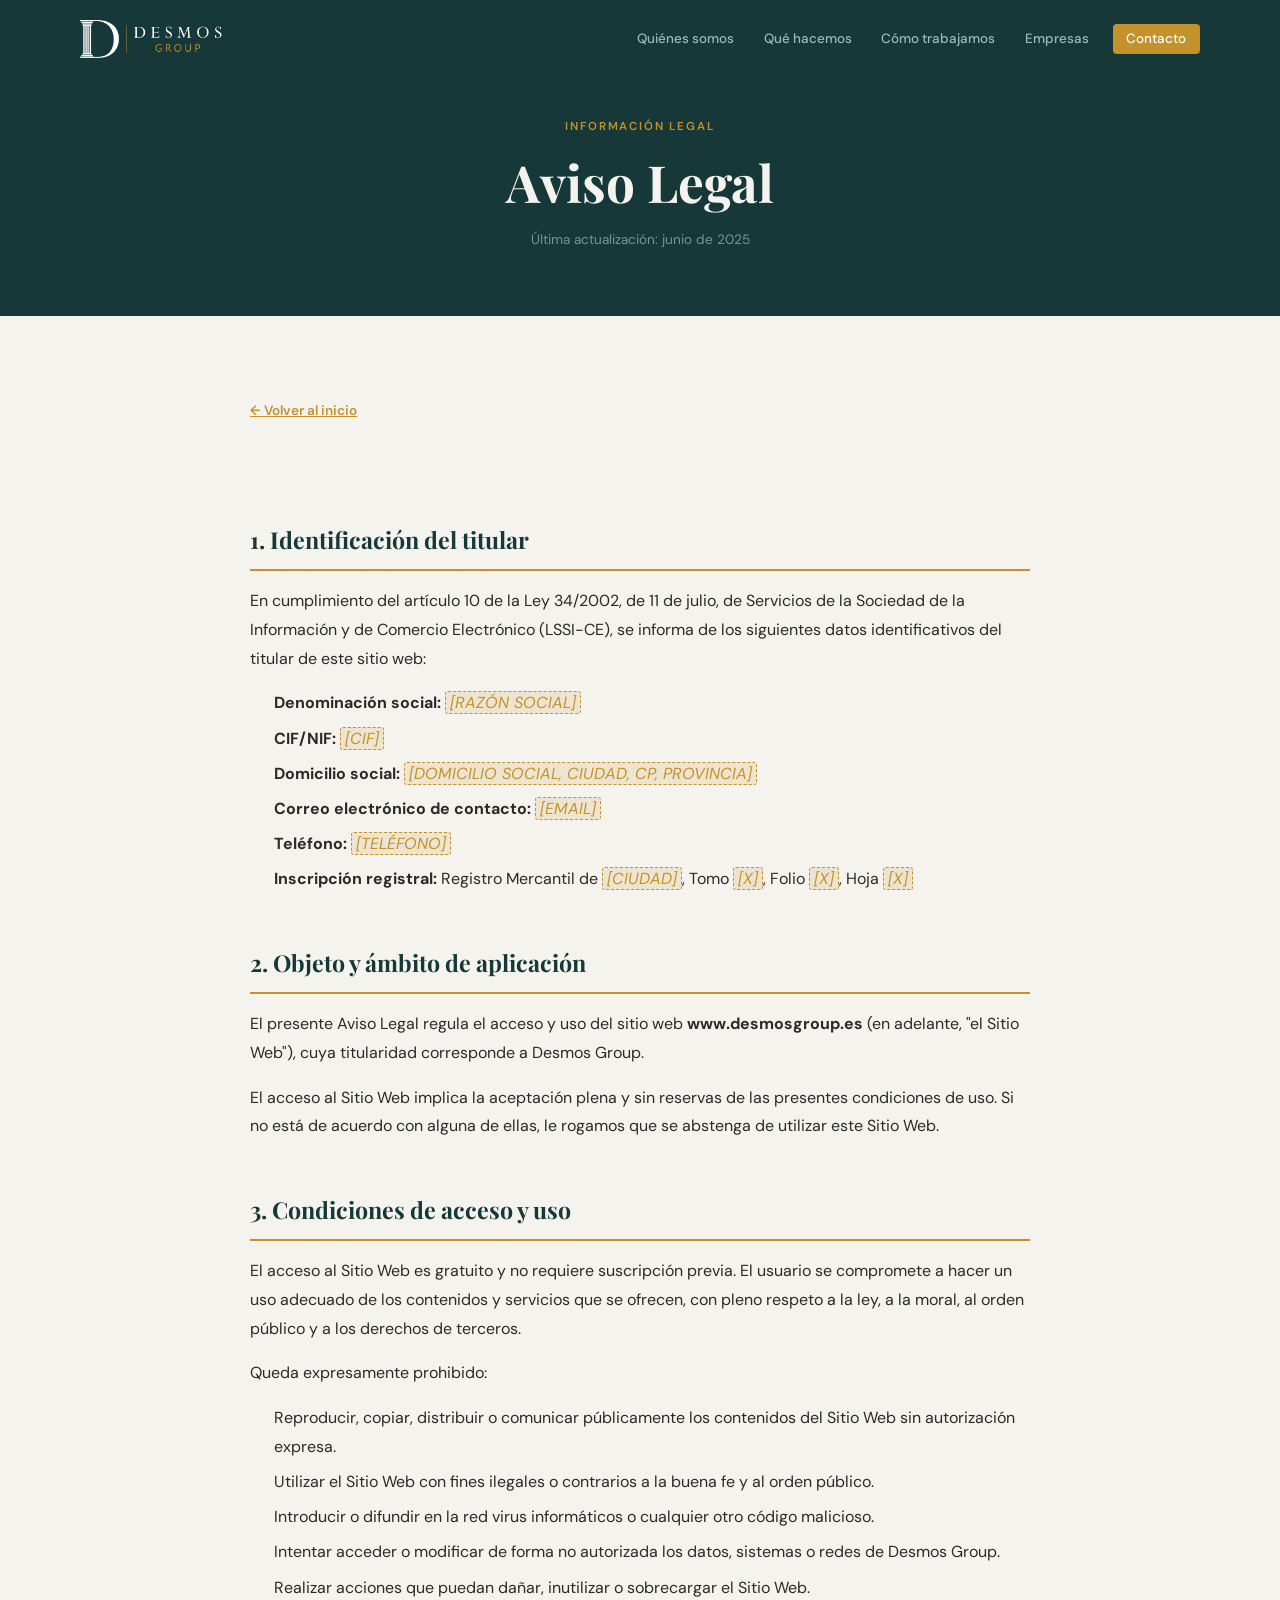
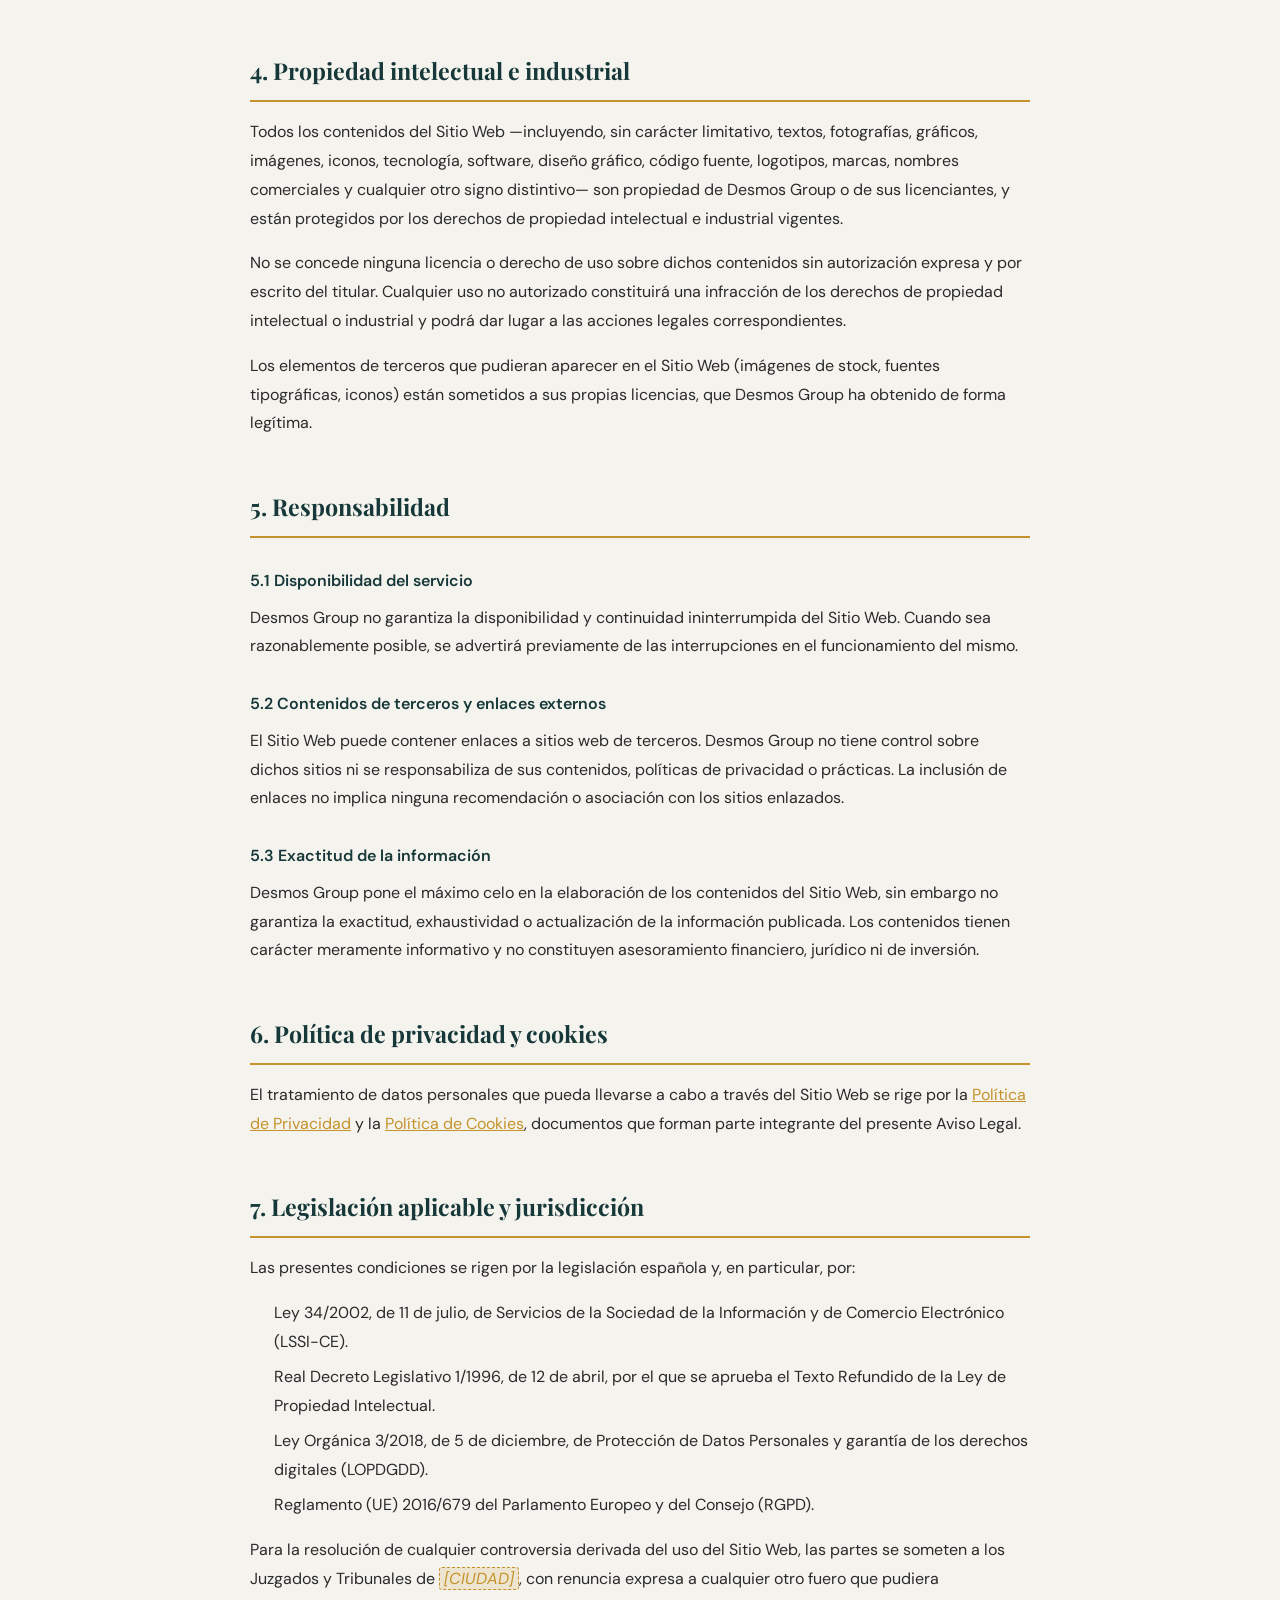
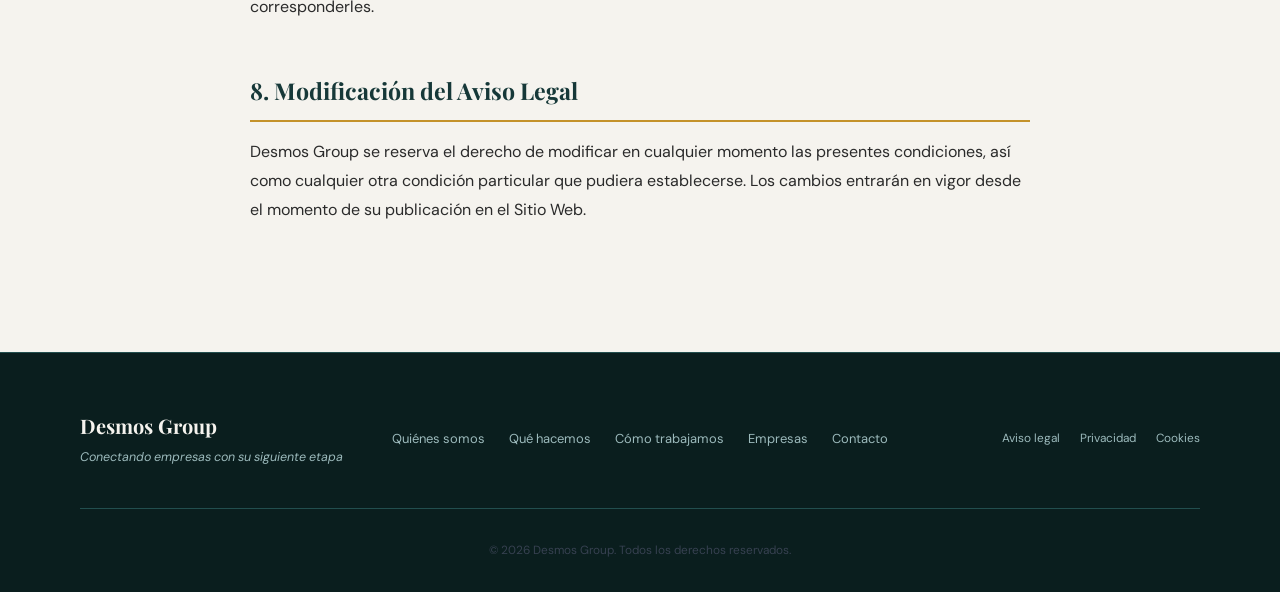
==== commit 01c8ef3c: "feat: empreses dinàmiques des de WordPress i optimització d'imatges a WebP - portfolio.js reescrit p" ====
--- a/aviso-legal.html
+++ b/aviso-legal.html
@@ -1,4 +1,4 @@
-<!DOCTYPE html>
+﻿<!DOCTYPE html>
 <html lang="es">
 
 <head>
@@ -113,7 +113,7 @@
   <header class="header" id="header">
     <div class="container header__inner">
       <a href="index.html" class="header__logo">
-        <img src="img/desmos_logo_hor_negatiu.png" alt="Desmos Group" class="header__logo-img">
+        <img src="img/desmos_logo_hor_negatiu.webp" alt="Desmos Group" class="header__logo-img">
       </a>
       <nav class="header__nav" id="nav" aria-label="Navegación principal">
         <ul class="header__nav-list">
--- a/css/style.css
+++ b/css/style.css
@@ -1,4 +1,4 @@
-/* =====================================================
+﻿/* =====================================================
    DESMOS GROUP — Styles
    ===================================================== */
 
@@ -313,7 +313,7 @@
   position: absolute;
   inset: 0;
   /* 1) Imatge de fons */
-  background-image: url('../img/hero2.png');
+  background-image: url('../img/hero2.webp');
   background-size: cover;
   background-position: center top;
   background-repeat: no-repeat;
@@ -1025,7 +1025,7 @@
 .empresas__parallax-bg {
   position: absolute;
   inset: 0;
-  background-image: url('../img/bg_img.png');
+  background-image: url('../img/bg_img.webp');
   background-size: cover;
   background-position: center;
   background-attachment: fixed;
@@ -1157,6 +1157,32 @@
   line-height: 1.5;
 }
 
+.portfolio-card__estado {
+  display: inline-flex;
+  align-items: center;
+  font-size: 0.62rem;
+  font-weight: 700;
+  letter-spacing: 0.07em;
+  text-transform: uppercase;
+  padding: 0.18rem 0.55rem;
+  border-radius: 4px;
+  border: 1px solid;
+}
+.portfolio-card__estado--activa    { color: #4caf82; border-color: rgba(76,175,130,0.4); }
+.portfolio-card__estado--en-proceso { color: #c49226; border-color: rgba(196,146,38,0.4); }
+.portfolio-card__estado--potencial { color: #7a8faa; border-color: rgba(122,143,170,0.4); }
+
+.portfolio-card__web {
+  display: inline-block;
+  margin-top: 0.6rem;
+  font-size: 0.78rem;
+  color: var(--accent);
+  text-decoration: none;
+  letter-spacing: 0.03em;
+  transition: opacity 0.2s;
+}
+.portfolio-card__web:hover { opacity: 0.75; }
+
 /* =====================================================
    POR QUÉ DESMOS (MODIFICADO - ESTILO IMAGEN)
    ===================================================== */
@@ -1168,7 +1194,7 @@
   content: '';
   position: absolute;
   inset: 0;
-  background-image: url('../img/hero.png');
+  background-image: url('../img/hero.webp');
   background-size: cover;
   background-position: center 30%;
   background-repeat: no-repeat;
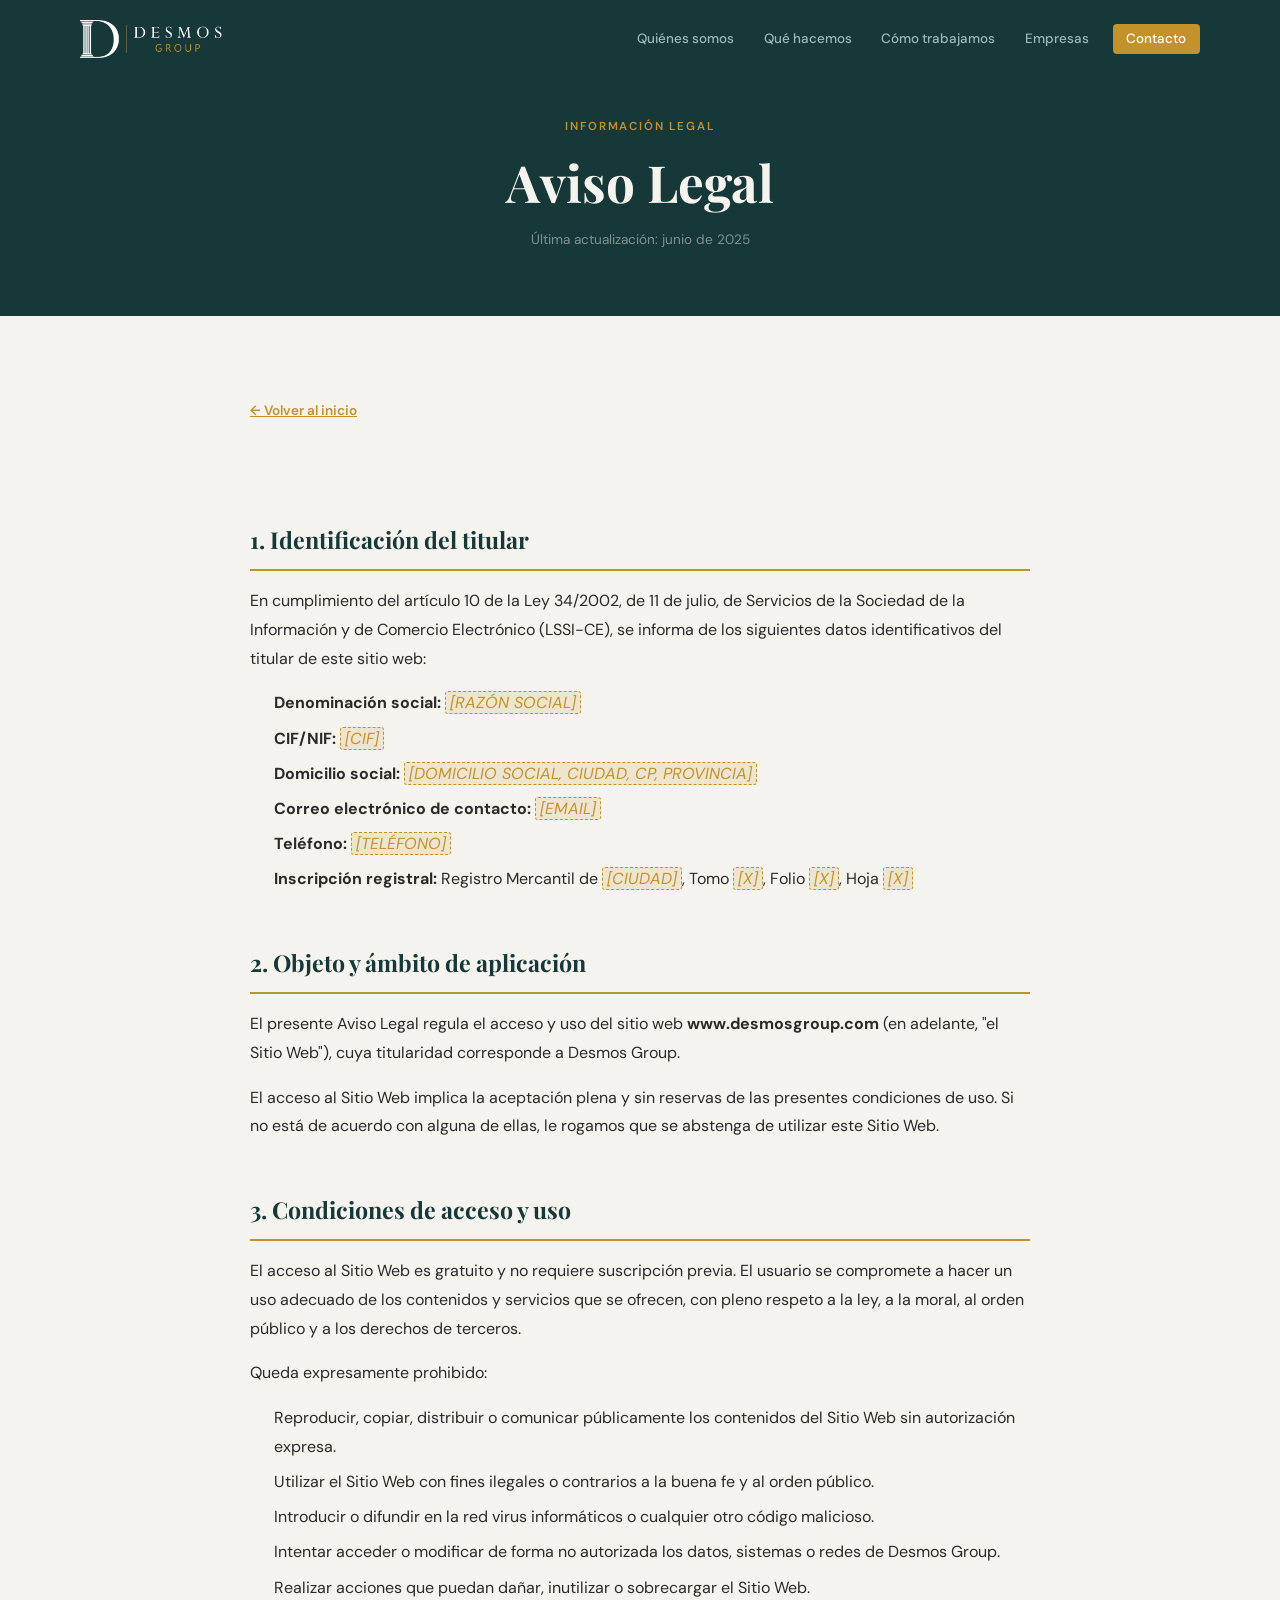
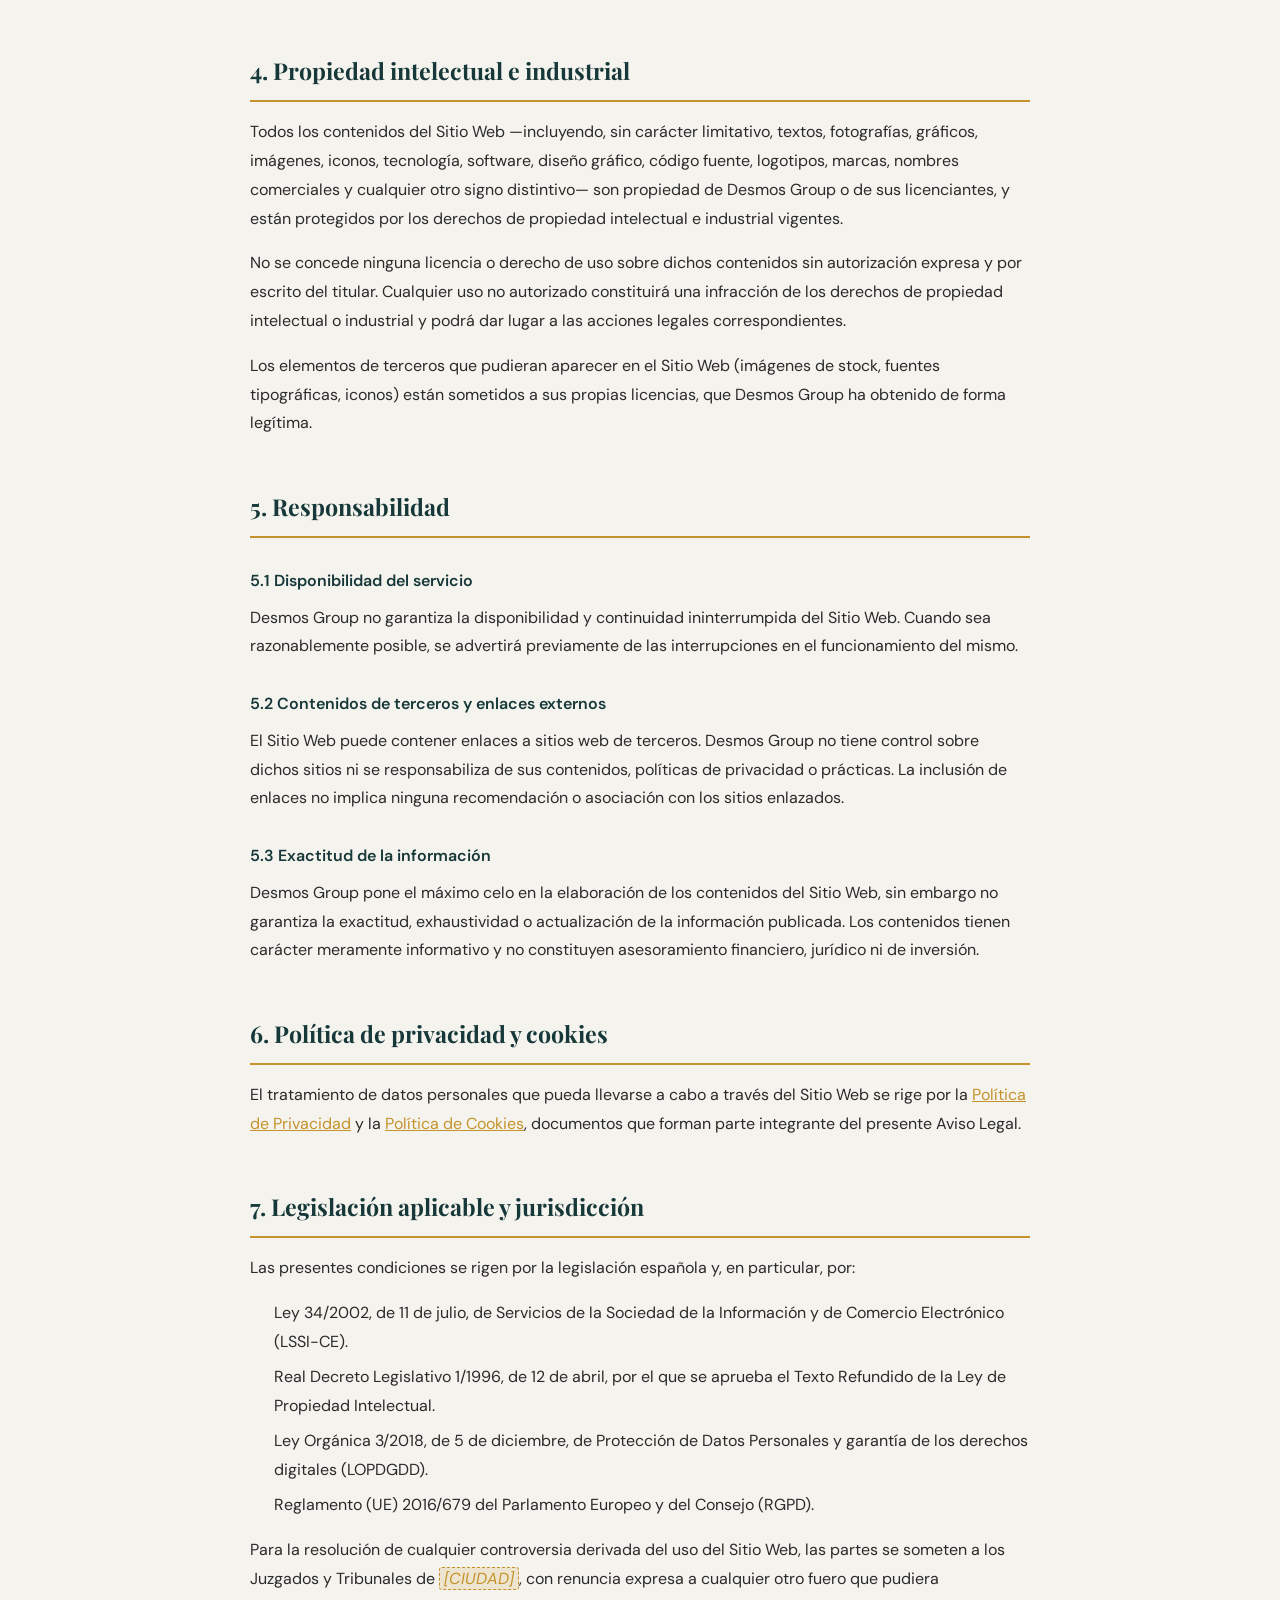
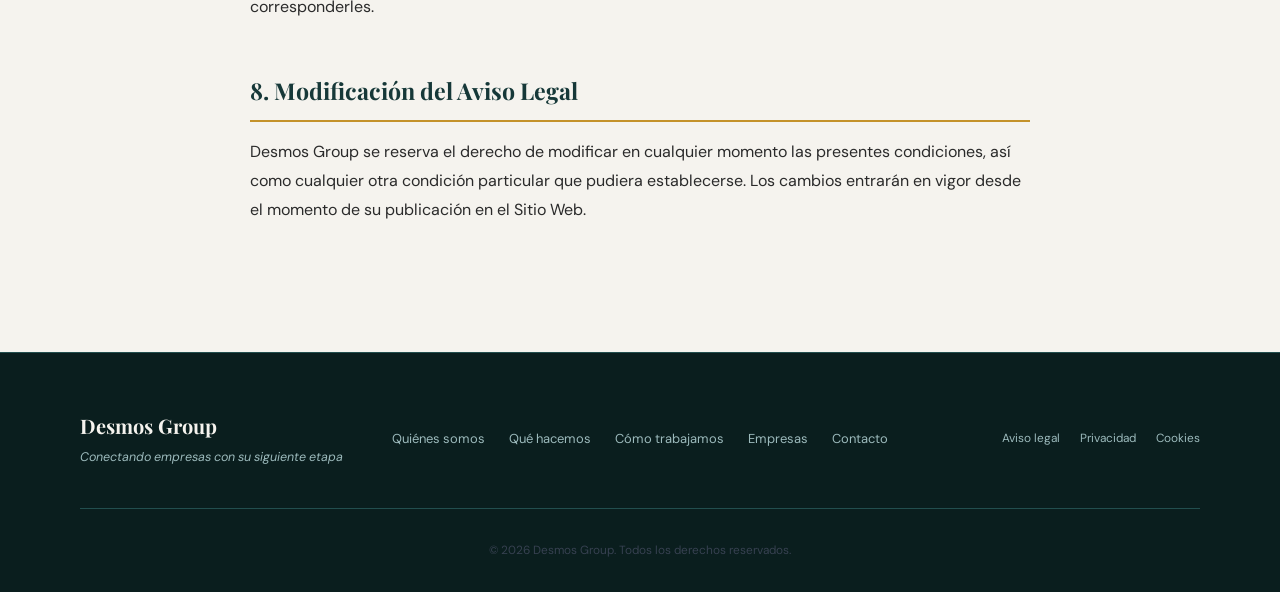
==== commit 3728b10a: "feat: SEO, AI SEO, CRO i optimització de producció - Favicon complet (ico, 16x16, 32x32, apple-touch" ====
--- a/aviso-legal.html
+++ b/aviso-legal.html
@@ -4,9 +4,13 @@
 <head>
   <meta charset="UTF-8">
   <meta name="viewport" content="width=device-width, initial-scale=1.0">
+  <link rel="icon" type="image/x-icon" href="favicon.ico">
+  <link rel="icon" type="image/png" sizes="32x32" href="img/favicon-32x32.png">
+  <link rel="icon" type="image/png" sizes="16x16" href="img/favicon-16x16.png">
+  <link rel="apple-touch-icon" sizes="180x180" href="img/apple-touch-icon.png">
   <title>Aviso Legal | Desmos Group</title>
   <meta name="description" content="Aviso legal de Desmos Group. Información sobre el titular del sitio web, condiciones de uso y propiedad intelectual.">
-  <link rel="canonical" href="https://www.desmosgroup.es/aviso-legal.html">
+  <link rel="canonical" href="https://www.desmosgroup.com/aviso-legal.html">
   <meta name="robots" content="noindex, follow">
 
   <link rel="preconnect" href="https://fonts.googleapis.com">
@@ -155,7 +159,7 @@
         </ul>
 
         <h2>2. Objeto y ámbito de aplicación</h2>
-        <p>El presente Aviso Legal regula el acceso y uso del sitio web <strong>www.desmosgroup.es</strong> (en adelante, "el Sitio Web"), cuya titularidad corresponde a Desmos Group.</p>
+        <p>El presente Aviso Legal regula el acceso y uso del sitio web <strong>www.desmosgroup.com</strong> (en adelante, "el Sitio Web"), cuya titularidad corresponde a Desmos Group.</p>
         <p>El acceso al Sitio Web implica la aceptación plena y sin reservas de las presentes condiciones de uso. Si no está de acuerdo con alguna de ellas, le rogamos que se abstenga de utilizar este Sitio Web.</p>
 
         <h2>3. Condiciones de acceso y uso</h2>
--- a/css/style.css
+++ b/css/style.css
@@ -1587,6 +1587,14 @@
   text-decoration: underline;
 }
 
+.form__guarantee {
+  margin-top: 0.6rem;
+  font-size: 0.8rem;
+  color: var(--muted);
+  text-align: center;
+  letter-spacing: 0.01em;
+}
+
 .form__success {
   margin-top: 1rem;
   padding: 0.85rem 1rem;
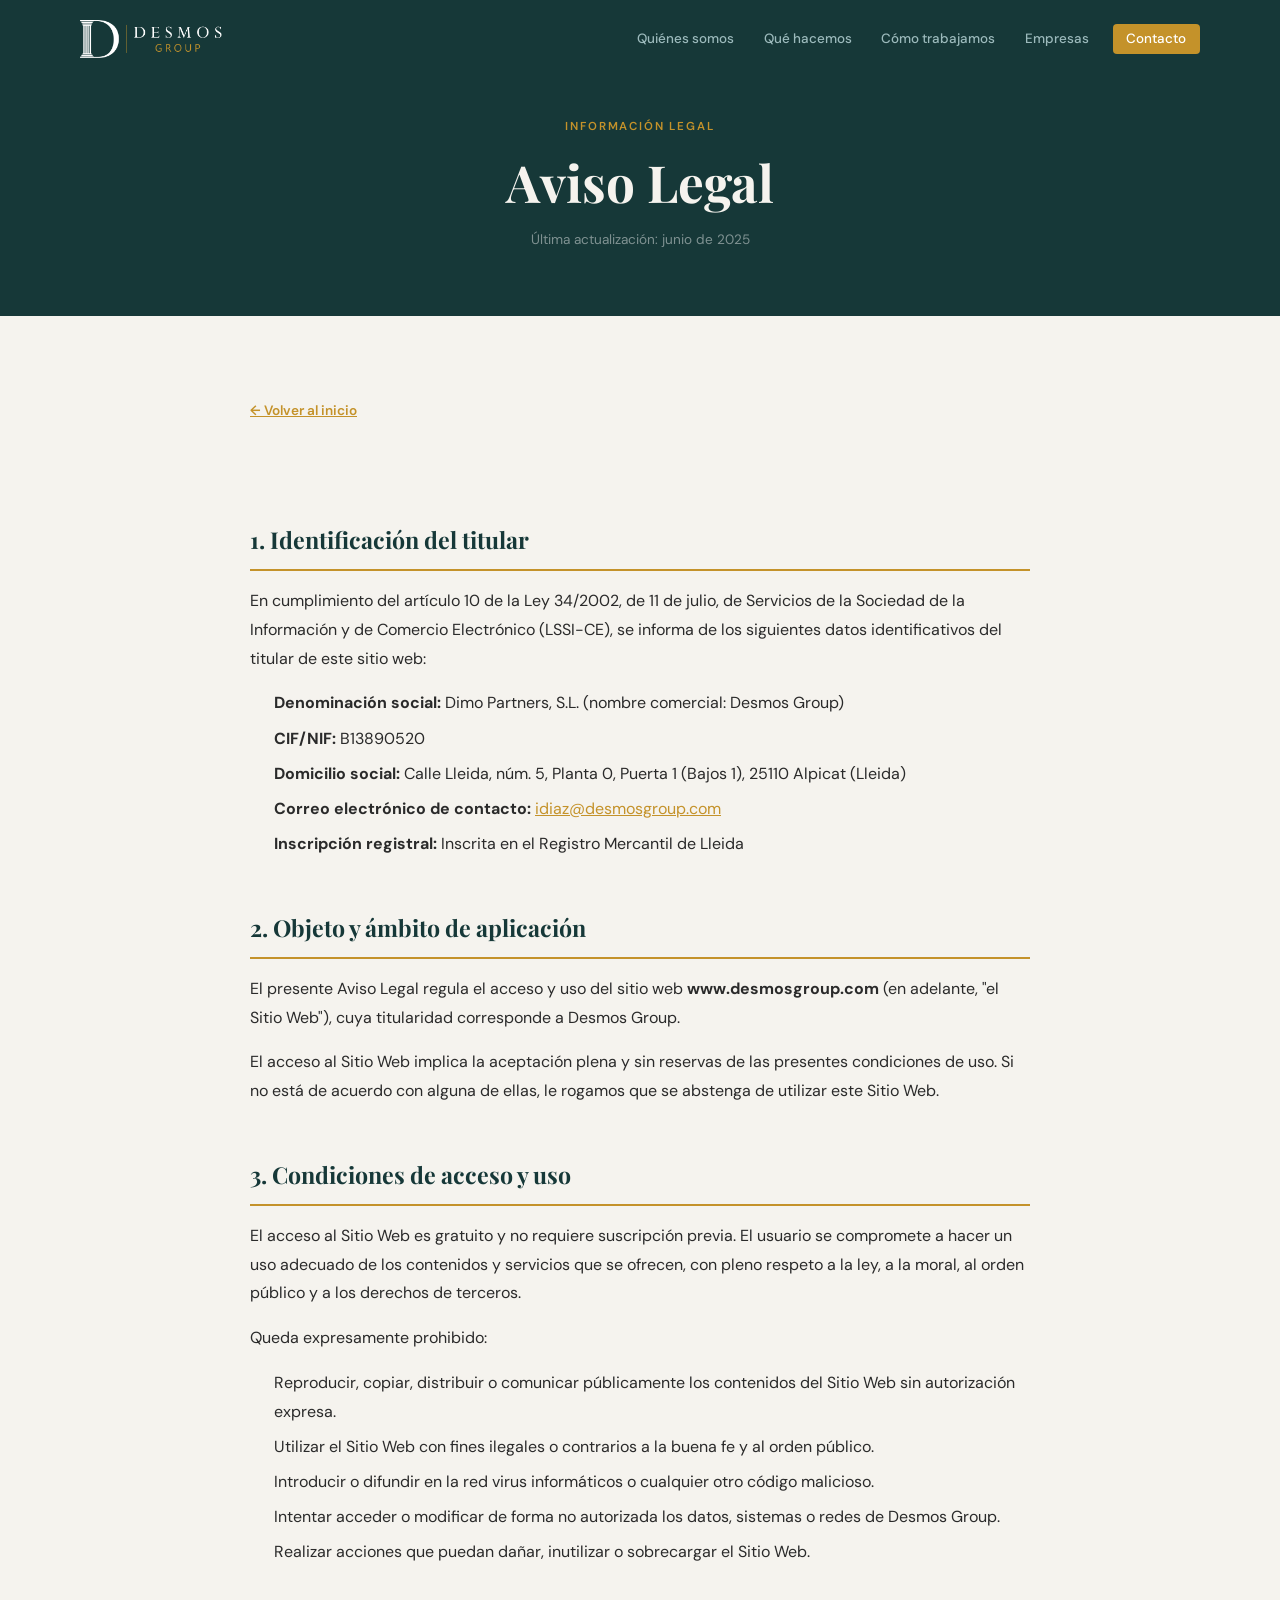
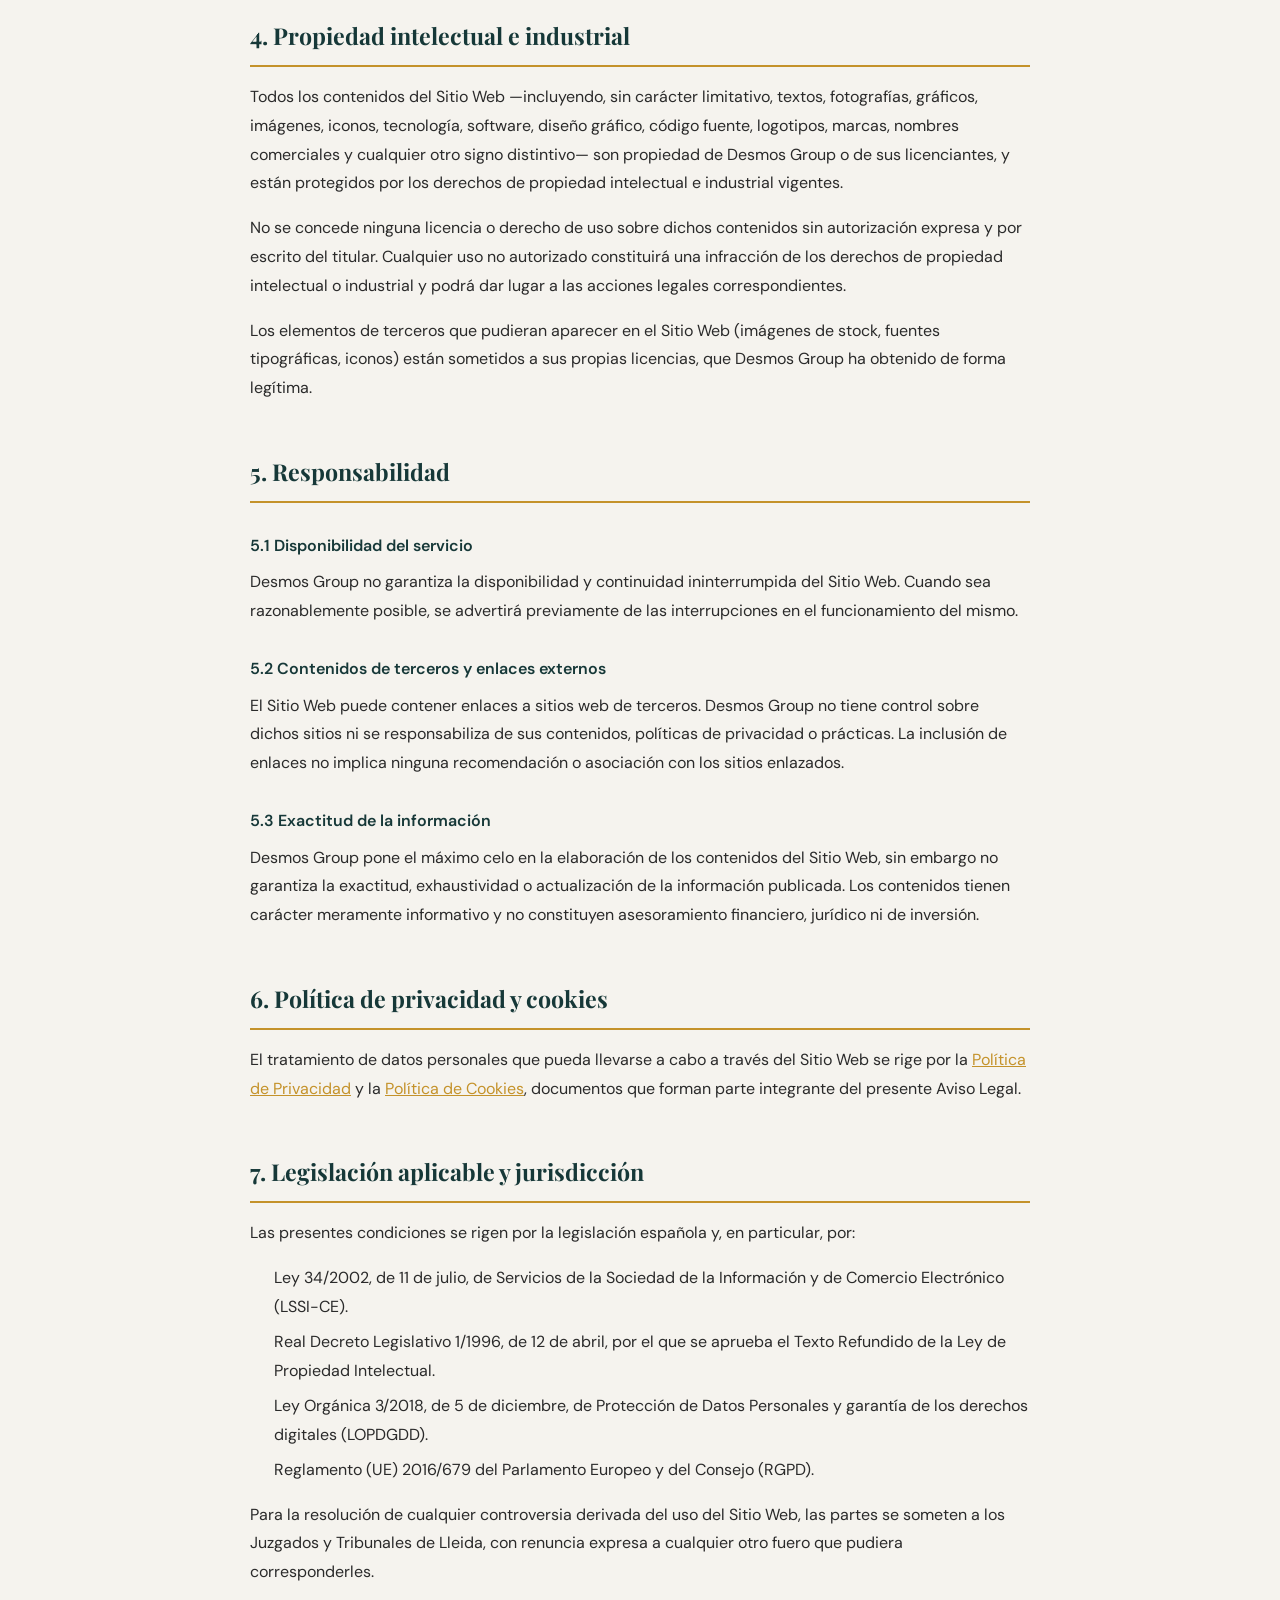
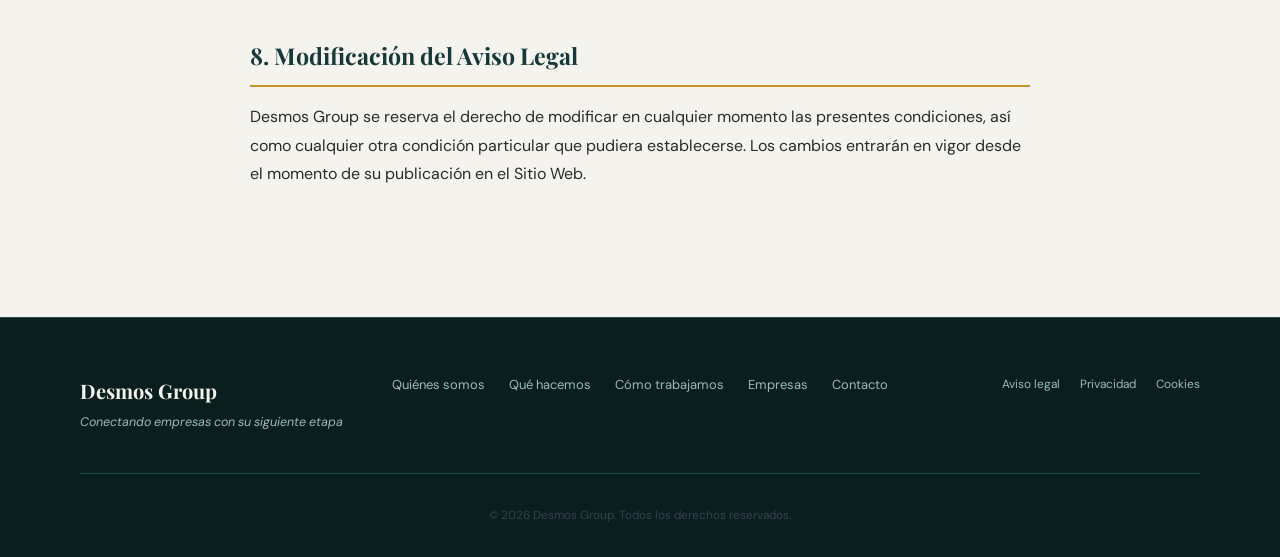
==== commit c27b88e7: "Afegir formulari PHP, cookie banner GDPR, reCAPTCHA i pàgines legals - enviar.php: mailer PHP amb ve" ====
--- a/aviso-legal.html
+++ b/aviso-legal.html
@@ -150,12 +150,11 @@
         <h2>1. Identificación del titular</h2>
         <p>En cumplimiento del artículo 10 de la Ley 34/2002, de 11 de julio, de Servicios de la Sociedad de la Información y de Comercio Electrónico (LSSI-CE), se informa de los siguientes datos identificativos del titular de este sitio web:</p>
         <ul>
-          <li><strong>Denominación social:</strong> <span class="placeholder">[RAZÓN SOCIAL]</span></li>
-          <li><strong>CIF/NIF:</strong> <span class="placeholder">[CIF]</span></li>
-          <li><strong>Domicilio social:</strong> <span class="placeholder">[DOMICILIO SOCIAL, CIUDAD, CP, PROVINCIA]</span></li>
-          <li><strong>Correo electrónico de contacto:</strong> <span class="placeholder">[EMAIL]</span></li>
-          <li><strong>Teléfono:</strong> <span class="placeholder">[TELÉFONO]</span></li>
-          <li><strong>Inscripción registral:</strong> Registro Mercantil de <span class="placeholder">[CIUDAD]</span>, Tomo <span class="placeholder">[X]</span>, Folio <span class="placeholder">[X]</span>, Hoja <span class="placeholder">[X]</span></li>
+          <li><strong>Denominación social:</strong> Dimo Partners, S.L. (nombre comercial: Desmos Group)</li>
+          <li><strong>CIF/NIF:</strong> B13890520</li>
+          <li><strong>Domicilio social:</strong> Calle Lleida, núm. 5, Planta 0, Puerta 1 (Bajos 1), 25110 Alpicat (Lleida)</li>
+          <li><strong>Correo electrónico de contacto:</strong> <a href="mailto:idiaz@desmosgroup.com">idiaz@desmosgroup.com</a></li>
+          <li><strong>Inscripción registral:</strong> Inscrita en el Registro Mercantil de Lleida</li>
         </ul>
 
         <h2>2. Objeto y ámbito de aplicación</h2>
@@ -199,7 +198,7 @@
           <li>Ley Orgánica 3/2018, de 5 de diciembre, de Protección de Datos Personales y garantía de los derechos digitales (LOPDGDD).</li>
           <li>Reglamento (UE) 2016/679 del Parlamento Europeo y del Consejo (RGPD).</li>
         </ul>
-        <p>Para la resolución de cualquier controversia derivada del uso del Sitio Web, las partes se someten a los Juzgados y Tribunales de <span class="placeholder">[CIUDAD]</span>, con renuncia expresa a cualquier otro fuero que pudiera corresponderles.</p>
+        <p>Para la resolución de cualquier controversia derivada del uso del Sitio Web, las partes se someten a los Juzgados y Tribunales de Lleida, con renuncia expresa a cualquier otro fuero que pudiera corresponderles.</p>
 
         <h2>8. Modificación del Aviso Legal</h2>
         <p>Desmos Group se reserva el derecho de modificar en cualquier momento las presentes condiciones, así como cualquier otra condición particular que pudiera establecerse. Los cambios entrarán en vigor desde el momento de su publicación en el Sitio Web.</p>
--- a/css/style.css
+++ b/css/style.css
@@ -1587,6 +1587,17 @@
   text-decoration: underline;
 }
 
+.form__recaptcha {
+  margin-bottom: 0.5rem;
+  transition: outline 0.2s;
+}
+
+.form__recaptcha--error {
+  outline: 2px solid #e53e3e;
+  outline-offset: 4px;
+  border-radius: 4px;
+}
+
 .form__guarantee {
   margin-top: 0.6rem;
   font-size: 0.8rem;
@@ -1618,13 +1629,16 @@
 .footer__inner {
   display: grid;
   grid-template-columns: 1fr auto 1fr;
-  align-items: center;
-  gap: 2rem;
+  grid-template-rows: auto auto;
+  align-items: center;
+  gap: 0.3rem 2rem;
   margin-bottom: 2.5rem;
 }
 
 .footer__brand {
   grid-column: 1;
+  grid-row: 1 / span 2;
+  align-self: center;
 }
 
 .footer__logo {
@@ -1663,7 +1677,8 @@
   display: flex;
   gap: 1.25rem;
   justify-content: flex-end;
-  flex-wrap: wrap;
+  grid-column: 3;
+  grid-row: 1;
 }
 
 .footer__legal a {
@@ -1682,6 +1697,233 @@
   text-align: center;
   border-top: 1px solid var(--border);
   padding-top: 2rem;
+}
+
+/* =====================================================
+   COOKIE BANNER
+   ===================================================== */
+
+.cookie-banner {
+  position: fixed;
+  bottom: 0;
+  left: 0;
+  right: 0;
+  z-index: 9000;
+  background: #0d2424;
+  border-top: 1px solid rgba(196, 146, 42, 0.4);
+  padding: 1rem 0;
+}
+
+.cookie-banner__inner {
+  display: flex;
+  align-items: center;
+  gap: 1.5rem;
+  flex-wrap: wrap;
+}
+
+.cookie-banner__text {
+  flex: 1;
+  font-size: 0.82rem;
+  color: rgba(255, 255, 255, 0.72);
+  margin: 0;
+  min-width: 200px;
+}
+
+.cookie-banner__text a {
+  color: var(--accent);
+  text-decoration: underline;
+}
+
+.cookie-banner__actions {
+  display: flex;
+  gap: 0.6rem;
+  flex-shrink: 0;
+}
+
+.cookie-banner__btn {
+  padding: 0.45rem 1.1rem;
+  border-radius: var(--radius);
+  font-size: 0.8rem;
+  font-weight: 600;
+  cursor: pointer;
+  transition: opacity 0.2s;
+  font-family: inherit;
+}
+
+.cookie-banner__btn:hover { opacity: 0.85; }
+
+.cookie-banner__btn--reject {
+  background: transparent;
+  border: 1px solid rgba(255, 255, 255, 0.3);
+  color: rgba(255, 255, 255, 0.75);
+}
+
+.cookie-banner__btn--accept {
+  background: var(--accent);
+  border: 1px solid transparent;
+  color: #fff;
+}
+
+.cookie-modal:not([hidden]) {
+  position: fixed;
+  inset: 0;
+  z-index: 9100;
+  display: flex;
+  align-items: center;
+  justify-content: center;
+  padding: 1rem;
+}
+
+.cookie-modal__backdrop {
+  position: absolute;
+  inset: 0;
+  background: rgba(0, 0, 0, 0.55);
+}
+
+.cookie-modal__box {
+  position: relative;
+  z-index: 1;
+  background: var(--surface, #1a2e2e);
+  border: 1px solid rgba(196, 146, 42, 0.3);
+  border-radius: calc(var(--radius) * 1.5);
+  padding: 2rem;
+  max-width: 480px;
+  width: 100%;
+  color: rgba(255, 255, 255, 0.85);
+}
+
+.cookie-modal__title {
+  font-size: 1.05rem;
+  font-weight: 700;
+  color: #fff;
+  margin: 0 0 0.6rem;
+}
+
+.cookie-modal__intro {
+  font-size: 0.84rem;
+  color: rgba(255, 255, 255, 0.7);
+  margin: 0 0 1.1rem;
+  line-height: 1.55;
+}
+
+.cookie-pref {
+  border-bottom: 1px solid rgba(255, 255, 255, 0.08);
+  padding: 0.9rem 0;
+}
+
+.cookie-pref:last-of-type {
+  border-bottom: none;
+  margin-bottom: 0.5rem;
+}
+
+.cookie-pref__row {
+  display: flex;
+  align-items: flex-start;
+  gap: 1rem;
+  justify-content: space-between;
+}
+
+.cookie-pref__info {
+  flex: 1;
+}
+
+.cookie-pref__name {
+  display: block;
+  font-size: 0.88rem;
+  font-weight: 600;
+  color: #fff;
+  margin-bottom: 0.25rem;
+}
+
+.cookie-pref__desc {
+  display: block;
+  font-size: 0.76rem;
+  color: rgba(255, 255, 255, 0.5);
+  line-height: 1.5;
+}
+
+.cookie-pref__desc code {
+  font-size: 0.7rem;
+  background: rgba(255, 255, 255, 0.08);
+  padding: 0.05rem 0.3rem;
+  border-radius: 3px;
+}
+
+/* Toggle switch */
+.cookie-toggle {
+  position: relative;
+  display: inline-block;
+  width: 44px;
+  height: 24px;
+  flex-shrink: 0;
+  margin-top: 2px;
+  cursor: pointer;
+}
+
+.cookie-toggle input {
+  opacity: 0;
+  width: 0;
+  height: 0;
+  position: absolute;
+}
+
+.cookie-toggle__slider {
+  position: absolute;
+  inset: 0;
+  background: rgba(255, 255, 255, 0.2);
+  border-radius: 24px;
+  transition: background 0.2s;
+}
+
+.cookie-toggle__slider::before {
+  content: '';
+  position: absolute;
+  height: 18px;
+  width: 18px;
+  left: 3px;
+  bottom: 3px;
+  background: #fff;
+  border-radius: 50%;
+  transition: transform 0.2s;
+}
+
+.cookie-toggle input:checked + .cookie-toggle__slider {
+  background: var(--accent);
+}
+
+.cookie-toggle input:checked + .cookie-toggle__slider::before {
+  transform: translateX(20px);
+}
+
+.cookie-toggle--locked {
+  cursor: not-allowed;
+  opacity: 0.55;
+}
+
+.cookie-modal__actions {
+  display: flex;
+  gap: 0.6rem;
+  justify-content: flex-end;
+}
+
+.footer__manage-cookies {
+  grid-column: 3;
+  grid-row: 2;
+  justify-self: end;
+  background: none;
+  border: none;
+  padding: 0;
+  color: var(--text-muted);
+  font-family: inherit;
+  font-size: 0.74rem;
+  cursor: pointer;
+  text-decoration: underline;
+  text-underline-offset: 2px;
+  transition: color var(--t);
+}
+
+.footer__manage-cookies:hover {
+  color: var(--accent);
 }
 
 /* =====================================================
